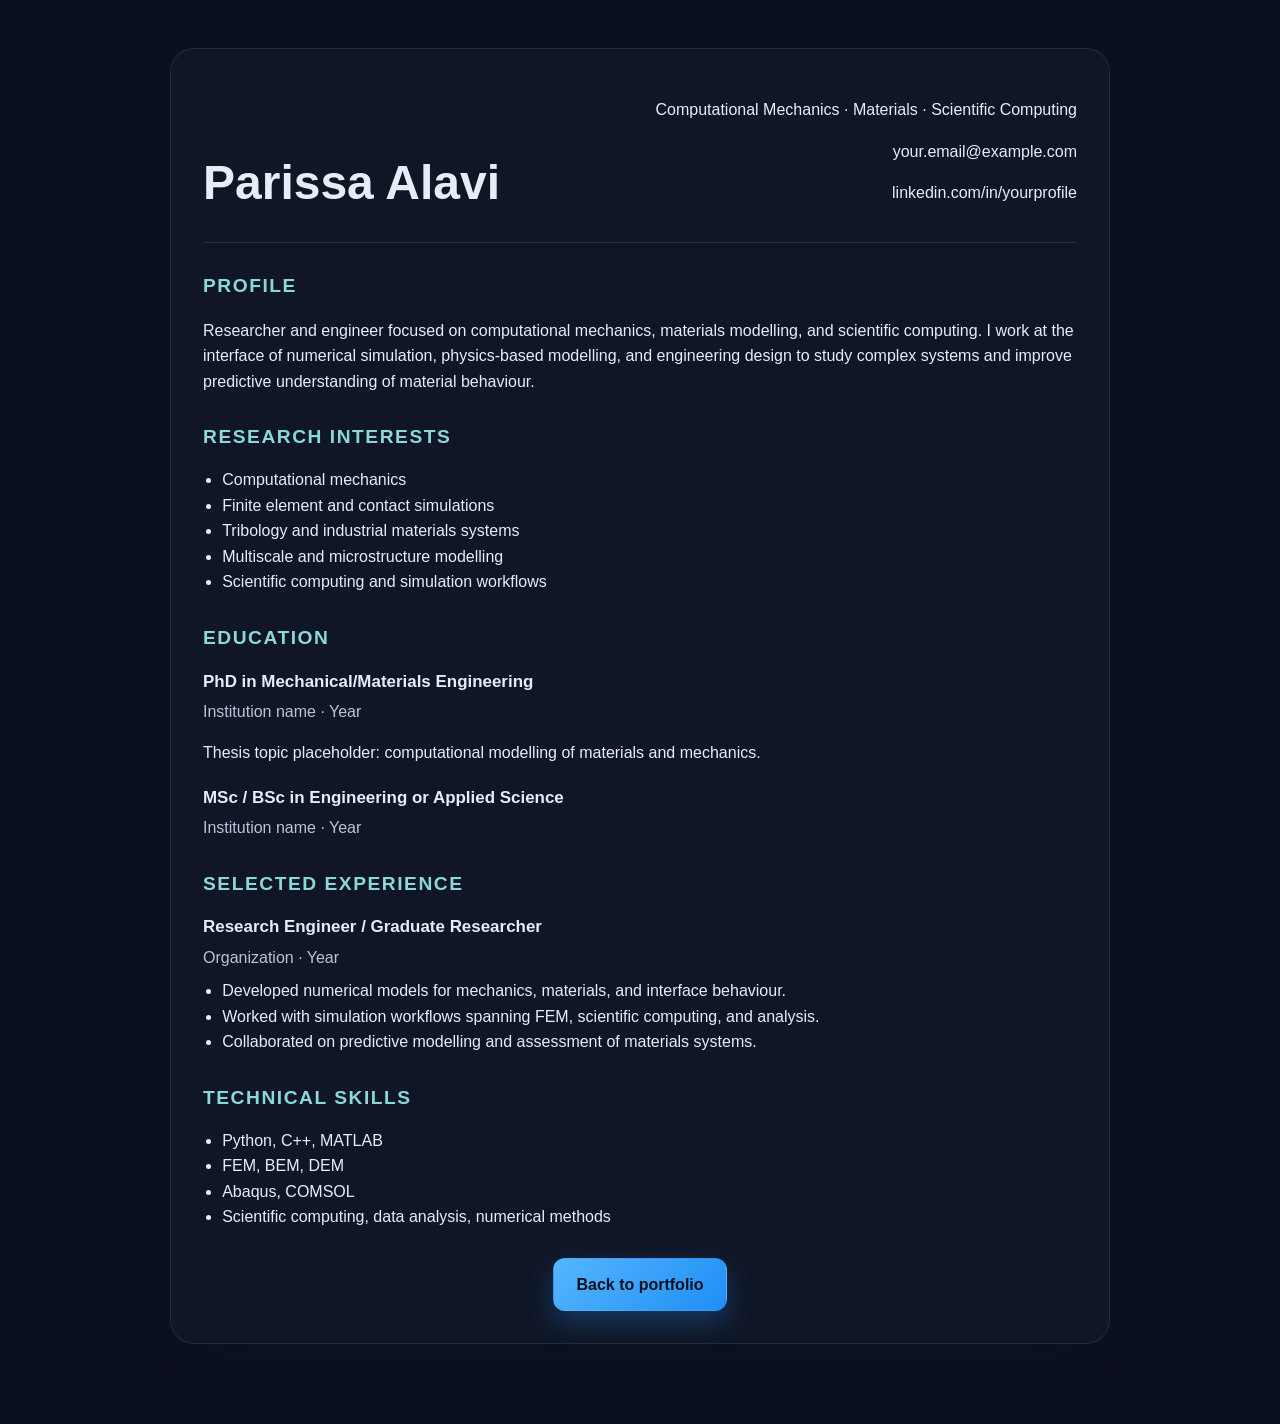
==== cv.html @ f851d35e "Create a polished GitHub Pages research portfolio with homepage, sections, skills, CV page, and resp" ====
<!DOCTYPE html>
<html lang="en">
  <head>
    <meta charset="UTF-8" />
    <meta name="viewport" content="width=device-width, initial-scale=1.0" />
    <title>Parissa Alavi | CV</title>
    <link rel="stylesheet" href="styles.css" />
    <style>
      body {
        background: #0b1020;
      }

      .cv-page {
        max-width: 980px;
        margin: 0 auto;
        padding: 48px 20px 80px;
      }

      .cv-document {
        background: rgba(17, 24, 39, 0.9);
        border: 1px solid rgba(148, 163, 184, 0.15);
        border-radius: 24px;
        padding: 32px;
        box-shadow: 0 25px 80px rgba(15, 23, 42, 0.3);
      }

      h1, h2, h3, p, li {
        color: var(--text, #e5edf7);
      }

      .cv-header {
        display: flex;
        justify-content: space-between;
        gap: 1rem;
        align-items: end;
        border-bottom: 1px solid rgba(148, 163, 184, 0.18);
        padding-bottom: 20px;
        margin-bottom: 28px;
      }

      .cv-header h1 {
        margin: 0;
        font-size: clamp(2rem, 4vw, 3rem);
      }

      .cv-meta {
        color: var(--muted, #b7c5d9);
        text-align: right;
      }

      .cv-section {
        margin-bottom: 28px;
      }

      .cv-section h2 {
        margin: 0 0 14px;
        font-size: 1.2rem;
        color: var(--accent, #8ad8d9);
        text-transform: uppercase;
        letter-spacing: 0.08em;
      }

      .cv-entry {
        margin-bottom: 18px;
      }

      .cv-entry h3 {
        margin: 0 0 4px;
        font-size: 1.06rem;
      }

      .cv-role {
        color: var(--muted, #b7c5d9);
        margin: 0 0 8px;
      }

      ul {
        margin: 0;
        padding-left: 1.2rem;
      }

      .download-bar {
        display: flex;
        justify-content: center;
        margin-top: 20px;
      }

      @media (max-width: 640px) {
        .cv-header {
          flex-direction: column;
          align-items: flex-start;
        }

        .cv-meta {
          text-align: left;
        }
      }
    </style>
  </head>
  <body>
    <div class="cv-page">
      <div class="cv-document">
        <header class="cv-header">
          <div>
            <h1>Parissa Alavi</h1>
          </div>
          <div class="cv-meta">
            <p>Computational Mechanics · Materials · Scientific Computing</p>
            <p>your.email@example.com</p>
            <p>linkedin.com/in/yourprofile</p>
          </div>
        </header>

        <section class="cv-section">
          <h2>Profile</h2>
          <p>
            Researcher and engineer focused on computational mechanics, materials modelling, and
            scientific computing. I work at the interface of numerical simulation, physics-based
            modelling, and engineering design to study complex systems and improve predictive
            understanding of material behaviour.
          </p>
        </section>

        <section class="cv-section">
          <h2>Research interests</h2>
          <ul>
            <li>Computational mechanics</li>
            <li>Finite element and contact simulations</li>
            <li>Tribology and industrial materials systems</li>
            <li>Multiscale and microstructure modelling</li>
            <li>Scientific computing and simulation workflows</li>
          </ul>
        </section>

        <section class="cv-section">
          <h2>Education</h2>
          <div class="cv-entry">
            <h3>PhD in Mechanical/Materials Engineering</h3>
            <p class="cv-role">Institution name · Year</p>
            <p>Thesis topic placeholder: computational modelling of materials and mechanics.</p>
          </div>
          <div class="cv-entry">
            <h3>MSc / BSc in Engineering or Applied Science</h3>
            <p class="cv-role">Institution name · Year</p>
          </div>
        </section>

        <section class="cv-section">
          <h2>Selected experience</h2>
          <div class="cv-entry">
            <h3>Research Engineer / Graduate Researcher</h3>
            <p class="cv-role">Organization · Year</p>
            <ul>
              <li>Developed numerical models for mechanics, materials, and interface behaviour.</li>
              <li>Worked with simulation workflows spanning FEM, scientific computing, and analysis.</li>
              <li>Collaborated on predictive modelling and assessment of materials systems.</li>
            </ul>
          </div>
        </section>

        <section class="cv-section">
          <h2>Technical skills</h2>
          <ul>
            <li>Python, C++, MATLAB</li>
            <li>FEM, BEM, DEM</li>
            <li>Abaqus, COMSOL</li>
            <li>Scientific computing, data analysis, numerical methods</li>
          </ul>
        </section>

        <div class="download-bar">
          <a class="button primary" href="index.html">Back to portfolio</a>
        </div>
      </div>
    </div>
  </body>
</html>
---- styles.css ----
:root {
  --bg: #0b1020;
  --bg-soft: #121a2b;
  --panel: #0f172a;
  --panel-strong: #111827;
  --card: rgba(17, 24, 39, 0.9);
  --card-border: rgba(148, 163, 184, 0.18);
  --text: #e5edf7;
  --muted: #b7c5d9;
  --subtle: #94a3b8;
  --primary: #56b6ff;
  --primary-strong: #1f8ef5;
  --accent: #8ad8d9;
  --accent-soft: rgba(138, 216, 217, 0.12);
  --shadow: 0 25px 80px rgba(15, 23, 42, 0.4);
  --radius: 20px;
  --container: min(1180px, calc(100% - 32px));
}

* {
  box-sizing: border-box;
}

html {
  scroll-behavior: smooth;
}

body {
  margin: 0;
  font-family: "Inter", sans-serif;
  background:
    radial-gradient(circle at top, rgba(86, 182, 255, 0.18), transparent 30%),
    linear-gradient(180deg, #08111d 0%, #0d1728 100%);
  color: var(--text);
  line-height: 1.6;
}

a {
  color: inherit;
  text-decoration: none;
}

img {
  max-width: 100%;
  display: block;
}

.container {
  width: var(--container);
  margin: 0 auto;
}

.narrow {
  max-width: 980px;
}

.section {
  padding: 96px 0;
}

.section.alt {
  background: rgba(10, 16, 28, 0.65);
  border-top: 1px solid rgba(148, 163, 184, 0.12);
  border-bottom: 1px solid rgba(148, 163, 184, 0.12);
}

.site-header {
  position: sticky;
  top: 0;
  z-index: 1000;
  backdrop-filter: blur(12px);
  background: rgba(8, 17, 29, 0.8);
  border-bottom: 1px solid rgba(148, 163, 184, 0.08);
}

.nav-wrap {
  display: flex;
  align-items: center;
  justify-content: space-between;
  min-height: 76px;
}

.brand {
  font-size: 1.1rem;
  font-weight: 700;
  letter-spacing: 0.02em;
}

.site-nav {
  display: flex;
  align-items: center;
  gap: 1.3rem;
}

.site-nav a {
  color: var(--muted);
  font-size: 0.96rem;
  transition: color 0.2s ease;
}

.site-nav a:hover,
.site-nav a:focus-visible {
  color: var(--text);
}

.nav-toggle {
  display: none;
  flex-direction: column;
  gap: 5px;
  background: transparent;
  border: none;
  padding: 0;
  cursor: pointer;
}

.nav-toggle span {
  display: block;
  width: 26px;
  height: 2px;
  background: var(--text);
  border-radius: 2px;
}

.hero {
  padding: 92px 0 80px;
}

.hero-grid {
  display: grid;
  grid-template-columns: 1.45fr 0.9fr;
  gap: 2rem;
  align-items: center;
}

.eyebrow {
  margin: 0 0 1rem;
  color: var(--accent);
  text-transform: uppercase;
  letter-spacing: 0.14em;
  font-size: 0.76rem;
  font-weight: 700;
}

.hero-copy h1 {
  font-size: clamp(2.8rem, 5vw, 5rem);
  line-height: 1.05;
  margin: 0 0 0.8rem;
}

.hero-copy h2 {
  margin: 0 0 1.2rem;
  font-size: clamp(1.2rem, 2vw, 2rem);
  font-weight: 600;
  color: var(--muted);
}

.lead {
  max-width: 62ch;
  font-size: 1.08rem;
  color: var(--muted);
  margin-bottom: 1.8rem;
}

.cta-group,
.cv-actions {
  display: flex;
  flex-wrap: wrap;
  gap: 1rem;
  margin-bottom: 1.6rem;
}

.button {
  display: inline-flex;
  align-items: center;
  justify-content: center;
  min-height: 48px;
  padding: 0.8rem 1.4rem;
  border-radius: 12px;
  border: 1px solid transparent;
  font-weight: 600;
  transition: transform 0.2s ease, box-shadow 0.2s ease, border-color 0.2s ease;
}

.button:hover,
.button:focus-visible {
  transform: translateY(-1px);
}

.button.primary {
  background: linear-gradient(135deg, var(--primary), var(--primary-strong));
  color: #08111d;
  box-shadow: 0 12px 28px rgba(31, 142, 245, 0.28);
}

.button.secondary {
  background: transparent;
  border-color: rgba(148, 163, 184, 0.2);
  color: var(--text);
}

.mini-meta {
  list-style: none;
  display: flex;
  flex-wrap: wrap;
  gap: 0.75rem;
  padding: 0;
  margin: 0;
}

.mini-meta li {
  padding: 0.55rem 0.8rem;
  border-radius: 999px;
  background: rgba(86, 182, 255, 0.08);
  border: 1px solid rgba(86, 182, 255, 0.2);
  color: var(--muted);
  font-size: 0.82rem;
}

.hero-card {
  background: linear-gradient(180deg, rgba(17, 24, 39, 0.9), rgba(15, 23, 42, 0.96));
  border: 1px solid var(--card-border);
  border-radius: var(--radius);
  box-shadow: var(--shadow);
  padding: 1.2rem;
}

.profile-badge {
  display: inline-flex;
  padding: 0.42rem 0.7rem;
  border-radius: 999px;
  background: rgba(138, 216, 217, 0.12);
  border: 1px solid rgba(138, 216, 217, 0.18);
  color: var(--accent);
  font-size: 0.72rem;
  text-transform: uppercase;
  letter-spacing: 0.08em;
  font-weight: 700;
}

.portrait-placeholder {
  display: grid;
  place-items: center;
  width: 100%;
  height: 290px;
  margin-top: 1rem;
  border-radius: 16px;
  background:
    linear-gradient(135deg, rgba(86, 182, 255, 0.25), rgba(138, 216, 217, 0.12)),
    #0b1322;
  border: 1px solid rgba(148, 163, 184, 0.14);
  font-size: clamp(3.3rem, 7vw, 5rem);
  font-weight: 800;
  color: rgba(255, 255, 255, 0.85);
}

.card-content {
  margin-top: 1rem;
}

.card-content h3,
.skill-panel h3,
.section-heading h2,
.publication-item h3,
.project-body h3 {
  margin: 0 0 0.7rem;
}

.card-content p,
.project-body p,
.publication-item p,
.about-grid p,
.skill-panel li,
.info-panel li {
  color: var(--muted);
}

.section-heading {
  margin-bottom: 2rem;
}

.section-heading h2 {
  font-size: clamp(2rem, 3vw, 2.9rem);
  line-height: 1.15;
}

.about-grid {
  display: grid;
  grid-template-columns: 1.3fr 0.7fr;
  gap: 1.6rem;
  align-items: start;
}

.info-panel,
.skill-panel,
.project-card,
.publication-item {
  background: rgba(17, 24, 39, 0.8);
  border: 1px solid var(--card-border);
  border-radius: var(--radius);
  box-shadow: var(--shadow);
}

.info-panel {
  padding: 1.4rem 1.2rem;
}

.info-panel h3 {
  margin-top: 0;
}

.info-panel ul,
.skill-panel ul,
.project-body ul {
  margin: 0;
  padding-left: 1.1rem;
}

.project-grid {
  display: grid;
  grid-template-columns: repeat(2, minmax(0, 1fr));
  gap: 1.5rem;
}

.project-card {
  overflow: hidden;
}

.project-figure {
  height: 220px;
  border-bottom: 1px solid rgba(148, 163, 184, 0.12);
}

.fig-one {
  background:
    linear-gradient(135deg, rgba(86, 182, 255, 0.38), rgba(17, 24, 39, 0.8)),
    linear-gradient(120deg, rgba(255,255,255,0.12) 0 15%, transparent 15% 100%);
}

.fig-two {
  background:
    linear-gradient(135deg, rgba(138, 216, 217, 0.26), rgba(17, 24, 39, 0.8)),
    repeating-linear-gradient(90deg, rgba(255,255,255,0.06) 0 3%, transparent 3% 11%);
}

.fig-three {
  background:
    linear-gradient(135deg, rgba(82, 113, 255, 0.25), rgba(17, 24, 39, 0.8)),
    radial-gradient(circle at 30% 35%, rgba(255,255,255,0.18), transparent 18%);
}

.fig-four {
  background:
    linear-gradient(135deg, rgba(74, 222, 128, 0.22), rgba(17, 24, 39, 0.8)),
    radial-gradient(circle at 50% 50%, rgba(255,255,255,0.12), transparent 16%);
}

.fig-five {
  background:
    linear-gradient(135deg, rgba(244, 114, 182, 0.2), rgba(17, 24, 39, 0.8)),
    linear-gradient(90deg, rgba(255,255,255,0.08), transparent 40%);
}

.project-body {
  padding: 1.3rem 1.25rem 1.5rem;
}

.project-tag {
  display: inline-block;
  margin-bottom: 0.85rem;
  color: var(--accent);
  font-size: 0.72rem;
  font-weight: 700;
  letter-spacing: 0.08em;
  text-transform: uppercase;
}

.publication-list {
  display: grid;
  gap: 1rem;
}

.publication-item {
  display: grid;
  grid-template-columns: 90px 1fr auto;
  gap: 1rem;
  align-items: center;
  padding: 1.2rem 1.3rem;
}

.year {
  color: var(--accent);
  font-size: 1.05rem;
  font-weight: 700;
}

.publication-item a {
  color: var(--primary);
  font-weight: 600;
}

.skills-grid {
  display: grid;
  grid-template-columns: repeat(4, minmax(0, 1fr));
  gap: 1.2rem;
}

.skill-panel {
  padding: 1.3rem 1.2rem;
}

.skill-panel ul {
  display: grid;
  gap: 0.5rem;
}

.center {
  text-align: center;
}

.contact-block {
  padding-bottom: 96px;
}

.contact-links {
  display: flex;
  justify-content: center;
  flex-wrap: wrap;
  gap: 1rem;
}

.contact-links a {
  display: inline-flex;
  align-items: center;
  justify-content: center;
  min-height: 54px;
  padding: 0.8rem 1.2rem;
  border-radius: 12px;
  background: rgba(17, 24, 39, 0.8);
  border: 1px solid var(--card-border);
  color: var(--text);
}

.site-footer {
  padding: 24px 0 48px;
  border-top: 1px solid rgba(148, 163, 184, 0.1);
}

.footer-wrap {
  display: flex;
  justify-content: center;
  color: var(--subtle);
}

@media (max-width: 900px) {
  .hero-grid,
  .about-grid,
  .project-grid,
  .skills-grid {
    grid-template-columns: 1fr;
  }

  .site-nav {
    position: absolute;
    top: 76px;
    left: 16px;
    right: 16px;
    display: none;
    flex-direction: column;
    align-items: flex-start;
    padding: 1rem 1.1rem;
    border-radius: 12px;
    background: rgba(11, 16, 32, 0.96);
    border: 1px solid var(--card-border);
  }

  .site-nav.open {
    display: flex;
  }

  .nav-toggle {
    display: flex;
  }
}

@media (max-width: 640px) {
  .publication-item {
    grid-template-columns: 1fr;
    align-items: start;
  }

  .hero {
    padding-top: 72px;
  }

  .section {
    padding: 72px 0;
  }
}
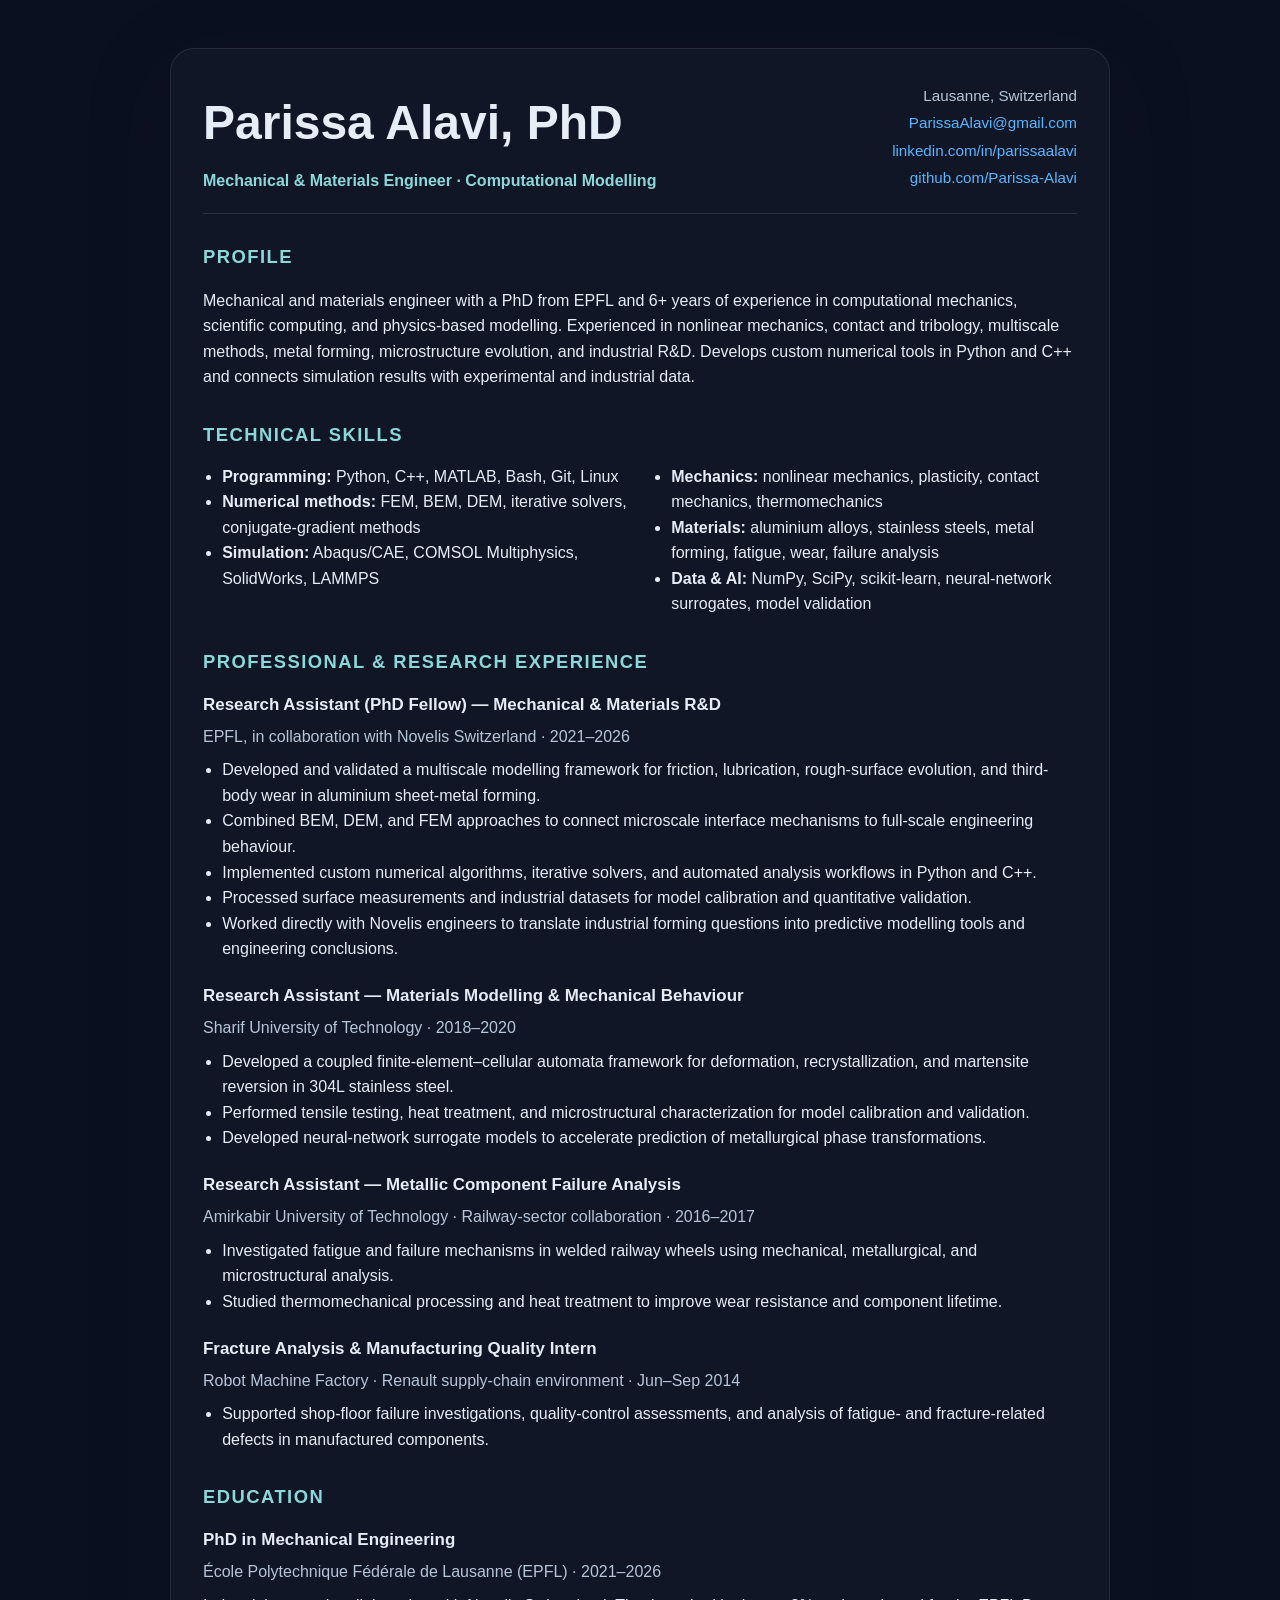
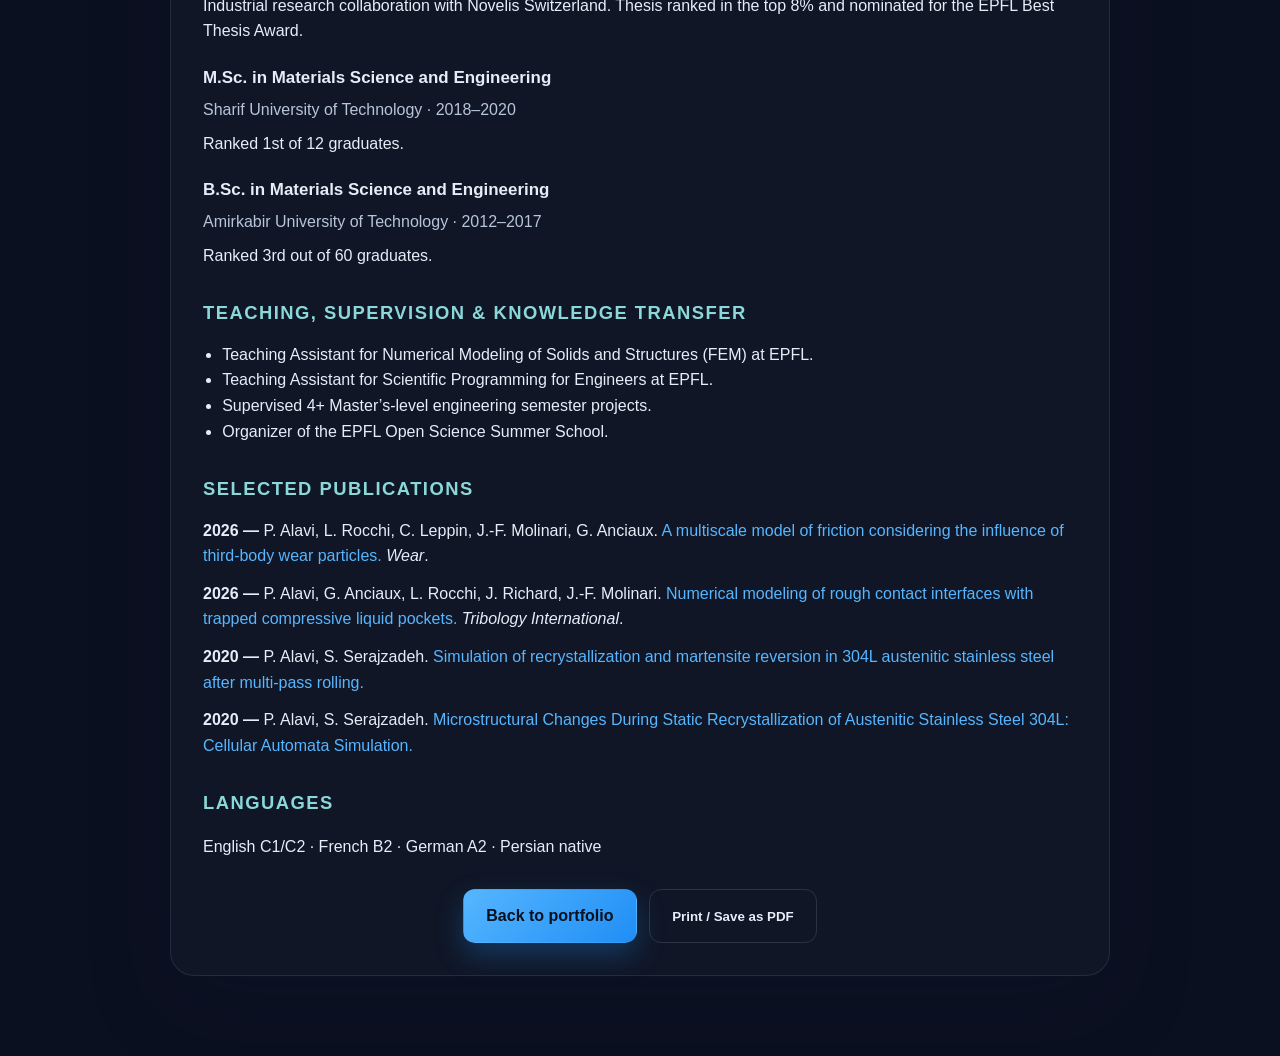
==== commit 56b4ea95: "update the content 1st try" ====
--- a/cv.html
+++ b/cv.html
@@ -3,7 +3,7 @@
   <head>
     <meta charset="UTF-8" />
     <meta name="viewport" content="width=device-width, initial-scale=1.0" />
-    <title>Parissa Alavi | CV</title>
+    <title>Parissa Alavi, PhD | CV</title>
     <link rel="stylesheet" href="styles.css" />
     <style>
       body {
@@ -31,7 +31,7 @@
       .cv-header {
         display: flex;
         justify-content: space-between;
-        gap: 1rem;
+        gap: 1.5rem;
         align-items: end;
         border-bottom: 1px solid rgba(148, 163, 184, 0.18);
         padding-bottom: 20px;
@@ -43,25 +43,41 @@
         font-size: clamp(2rem, 4vw, 3rem);
       }
 
+      .cv-header .subtitle {
+        margin: 6px 0 0;
+        color: var(--accent, #8ad8d9);
+        font-weight: 600;
+      }
+
       .cv-meta {
         color: var(--muted, #b7c5d9);
         text-align: right;
+        font-size: 0.95rem;
+      }
+
+      .cv-meta p {
+        margin: 3px 0;
+        color: var(--muted, #b7c5d9);
+      }
+
+      .cv-meta a {
+        color: var(--primary, #56b6ff);
       }
 
       .cv-section {
-        margin-bottom: 28px;
+        margin-bottom: 30px;
       }
 
       .cv-section h2 {
         margin: 0 0 14px;
-        font-size: 1.2rem;
+        font-size: 1.15rem;
         color: var(--accent, #8ad8d9);
         text-transform: uppercase;
         letter-spacing: 0.08em;
       }
 
       .cv-entry {
-        margin-bottom: 18px;
+        margin-bottom: 20px;
       }
 
       .cv-entry h3 {
@@ -74,18 +90,38 @@
         margin: 0 0 8px;
       }
 
+      .cv-entry p {
+        margin-top: 6px;
+      }
+
+      .cv-two-col {
+        display: grid;
+        grid-template-columns: 1fr 1fr;
+        gap: 24px;
+      }
+
       ul {
         margin: 0;
         padding-left: 1.2rem;
       }
 
+      .publication-cv {
+        margin: 0 0 12px;
+      }
+
+      .publication-cv a {
+        color: var(--primary, #56b6ff);
+      }
+
       .download-bar {
         display: flex;
         justify-content: center;
-        margin-top: 20px;
-      }
-
-      @media (max-width: 640px) {
+        flex-wrap: wrap;
+        gap: 12px;
+        margin-top: 26px;
+      }
+
+      @media (max-width: 700px) {
         .cv-header {
           flex-direction: column;
           align-items: flex-start;
@@ -93,6 +129,51 @@
 
         .cv-meta {
           text-align: left;
+        }
+
+        .cv-two-col {
+          grid-template-columns: 1fr;
+        }
+      }
+
+      @media print {
+        body {
+          background: white;
+        }
+
+        .cv-page {
+          max-width: none;
+          padding: 0;
+        }
+
+        .cv-document {
+          background: white;
+          border: 0;
+          box-shadow: none;
+          color: #111827;
+          border-radius: 0;
+          padding: 0;
+        }
+
+        h1, h2, h3, p, li,
+        .cv-meta p,
+        .cv-role {
+          color: #111827 !important;
+        }
+
+        .cv-section h2,
+        .cv-header .subtitle,
+        .cv-meta a,
+        .publication-cv a {
+          color: #1f5f83 !important;
+        }
+
+        .download-bar {
+          display: none;
+        }
+
+        a {
+          text-decoration: none;
         }
       }
     </style>
@@ -102,76 +183,139 @@
       <div class="cv-document">
         <header class="cv-header">
           <div>
-            <h1>Parissa Alavi</h1>
+            <h1>Parissa Alavi, PhD</h1>
+            <p class="subtitle">Mechanical & Materials Engineer · Computational Modelling</p>
           </div>
           <div class="cv-meta">
-            <p>Computational Mechanics · Materials · Scientific Computing</p>
-            <p>your.email@example.com</p>
-            <p>linkedin.com/in/yourprofile</p>
+            <p>Lausanne, Switzerland</p>
+            <p><a href="mailto:ParissaAlavi@gmail.com">ParissaAlavi@gmail.com</a></p>
+            <p><a href="https://www.linkedin.com/in/parissaalavi/">linkedin.com/in/parissaalavi</a></p>
+            <p><a href="https://github.com/Parissa-Alavi">github.com/Parissa-Alavi</a></p>
           </div>
         </header>
 
         <section class="cv-section">
           <h2>Profile</h2>
           <p>
-            Researcher and engineer focused on computational mechanics, materials modelling, and
-            scientific computing. I work at the interface of numerical simulation, physics-based
-            modelling, and engineering design to study complex systems and improve predictive
-            understanding of material behaviour.
+            Mechanical and materials engineer with a PhD from EPFL and 6+ years of experience in
+            computational mechanics, scientific computing, and physics-based modelling. Experienced in
+            nonlinear mechanics, contact and tribology, multiscale methods, metal forming, microstructure
+            evolution, and industrial R&D. Develops custom numerical tools in Python and C++ and connects
+            simulation results with experimental and industrial data.
           </p>
         </section>
 
         <section class="cv-section">
-          <h2>Research interests</h2>
+          <h2>Technical skills</h2>
+          <div class="cv-two-col">
+            <ul>
+              <li><strong>Programming:</strong> Python, C++, MATLAB, Bash, Git, Linux</li>
+              <li><strong>Numerical methods:</strong> FEM, BEM, DEM, iterative solvers, conjugate-gradient methods</li>
+              <li><strong>Simulation:</strong> Abaqus/CAE, COMSOL Multiphysics, SolidWorks, LAMMPS</li>
+            </ul>
+            <ul>
+              <li><strong>Mechanics:</strong> nonlinear mechanics, plasticity, contact mechanics, thermomechanics</li>
+              <li><strong>Materials:</strong> aluminium alloys, stainless steels, metal forming, fatigue, wear, failure analysis</li>
+              <li><strong>Data & AI:</strong> NumPy, SciPy, scikit-learn, neural-network surrogates, model validation</li>
+            </ul>
+          </div>
+        </section>
+
+        <section class="cv-section">
+          <h2>Professional & research experience</h2>
+
+          <div class="cv-entry">
+            <h3>Research Assistant (PhD Fellow) — Mechanical & Materials R&D</h3>
+            <p class="cv-role">EPFL, in collaboration with Novelis Switzerland · 2021–2026</p>
+            <ul>
+              <li>Developed and validated a multiscale modelling framework for friction, lubrication, rough-surface evolution, and third-body wear in aluminium sheet-metal forming.</li>
+              <li>Combined BEM, DEM, and FEM approaches to connect microscale interface mechanisms to full-scale engineering behaviour.</li>
+              <li>Implemented custom numerical algorithms, iterative solvers, and automated analysis workflows in Python and C++.</li>
+              <li>Processed surface measurements and industrial datasets for model calibration and quantitative validation.</li>
+              <li>Worked directly with Novelis engineers to translate industrial forming questions into predictive modelling tools and engineering conclusions.</li>
+            </ul>
+          </div>
+
+          <div class="cv-entry">
+            <h3>Research Assistant — Materials Modelling & Mechanical Behaviour</h3>
+            <p class="cv-role">Sharif University of Technology · 2018–2020</p>
+            <ul>
+              <li>Developed a coupled finite-element–cellular automata framework for deformation, recrystallization, and martensite reversion in 304L stainless steel.</li>
+              <li>Performed tensile testing, heat treatment, and microstructural characterization for model calibration and validation.</li>
+              <li>Developed neural-network surrogate models to accelerate prediction of metallurgical phase transformations.</li>
+            </ul>
+          </div>
+
+          <div class="cv-entry">
+            <h3>Research Assistant — Metallic Component Failure Analysis</h3>
+            <p class="cv-role">Amirkabir University of Technology · Railway-sector collaboration · 2016–2017</p>
+            <ul>
+              <li>Investigated fatigue and failure mechanisms in welded railway wheels using mechanical, metallurgical, and microstructural analysis.</li>
+              <li>Studied thermomechanical processing and heat treatment to improve wear resistance and component lifetime.</li>
+            </ul>
+          </div>
+
+          <div class="cv-entry">
+            <h3>Fracture Analysis & Manufacturing Quality Intern</h3>
+            <p class="cv-role">Robot Machine Factory · Renault supply-chain environment · Jun–Sep 2014</p>
+            <ul>
+              <li>Supported shop-floor failure investigations, quality-control assessments, and analysis of fatigue- and fracture-related defects in manufactured components.</li>
+            </ul>
+          </div>
+        </section>
+
+        <section class="cv-section">
+          <h2>Education</h2>
+          <div class="cv-entry">
+            <h3>PhD in Mechanical Engineering</h3>
+            <p class="cv-role">École Polytechnique Fédérale de Lausanne (EPFL) · 2021–2026</p>
+            <p>Industrial research collaboration with Novelis Switzerland. Thesis ranked in the top 8% and nominated for the EPFL Best Thesis Award.</p>
+          </div>
+          <div class="cv-entry">
+            <h3>M.Sc. in Materials Science and Engineering</h3>
+            <p class="cv-role">Sharif University of Technology · 2018–2020</p>
+            <p>Ranked 1st of 12 graduates.</p>
+          </div>
+          <div class="cv-entry">
+            <h3>B.Sc. in Materials Science and Engineering</h3>
+            <p class="cv-role">Amirkabir University of Technology · 2012–2017</p>
+            <p>Ranked 3rd out of 60 graduates.</p>
+          </div>
+        </section>
+
+        <section class="cv-section">
+          <h2>Teaching, supervision & knowledge transfer</h2>
           <ul>
-            <li>Computational mechanics</li>
-            <li>Finite element and contact simulations</li>
-            <li>Tribology and industrial materials systems</li>
-            <li>Multiscale and microstructure modelling</li>
-            <li>Scientific computing and simulation workflows</li>
+            <li>Teaching Assistant for Numerical Modeling of Solids and Structures (FEM) at EPFL.</li>
+            <li>Teaching Assistant for Scientific Programming for Engineers at EPFL.</li>
+            <li>Supervised 4+ Master’s-level engineering semester projects.</li>
+            <li>Organizer of the EPFL Open Science Summer School.</li>
           </ul>
         </section>
 
         <section class="cv-section">
-          <h2>Education</h2>
-          <div class="cv-entry">
-            <h3>PhD in Mechanical/Materials Engineering</h3>
-            <p class="cv-role">Institution name · Year</p>
-            <p>Thesis topic placeholder: computational modelling of materials and mechanics.</p>
-          </div>
-          <div class="cv-entry">
-            <h3>MSc / BSc in Engineering or Applied Science</h3>
-            <p class="cv-role">Institution name · Year</p>
-          </div>
-        </section>
-
-        <section class="cv-section">
-          <h2>Selected experience</h2>
-          <div class="cv-entry">
-            <h3>Research Engineer / Graduate Researcher</h3>
-            <p class="cv-role">Organization · Year</p>
-            <ul>
-              <li>Developed numerical models for mechanics, materials, and interface behaviour.</li>
-              <li>Worked with simulation workflows spanning FEM, scientific computing, and analysis.</li>
-              <li>Collaborated on predictive modelling and assessment of materials systems.</li>
-            </ul>
-          </div>
-        </section>
-
-        <section class="cv-section">
-          <h2>Technical skills</h2>
-          <ul>
-            <li>Python, C++, MATLAB</li>
-            <li>FEM, BEM, DEM</li>
-            <li>Abaqus, COMSOL</li>
-            <li>Scientific computing, data analysis, numerical methods</li>
-          </ul>
+          <h2>Selected publications</h2>
+          <p class="publication-cv"><strong>2026 —</strong> P. Alavi, L. Rocchi, C. Leppin, J.-F. Molinari, G. Anciaux. <a href="https://doi.org/10.1016/j.wear.2026.206719">A multiscale model of friction considering the influence of third-body wear particles.</a> <em>Wear</em>.</p>
+          <p class="publication-cv"><strong>2026 —</strong> P. Alavi, G. Anciaux, L. Rocchi, J. Richard, J.-F. Molinari. <a href="https://doi.org/10.1016/j.triboint.2025.111142">Numerical modeling of rough contact interfaces with trapped compressive liquid pockets.</a> <em>Tribology International</em>.</p>
+          <p class="publication-cv"><strong>2020 —</strong> P. Alavi, S. Serajzadeh. <a href="https://doi.org/10.1007/s41939-020-00072-4">Simulation of recrystallization and martensite reversion in 304L austenitic stainless steel after multi-pass rolling.</a></p>
+          <p class="publication-cv"><strong>2020 —</strong> P. Alavi, S. Serajzadeh. <a href="https://doi.org/10.1007/s13632-020-00623-8">Microstructural Changes During Static Recrystallization of Austenitic Stainless Steel 304L: Cellular Automata Simulation.</a></p>
+        </section>
+
+        <section class="cv-section">
+          <h2>Languages</h2>
+          <p>English C1/C2 · French B2 · German A2 · Persian native</p>
         </section>
 
         <div class="download-bar">
           <a class="button primary" href="index.html">Back to portfolio</a>
+          <button class="button secondary" type="button" onclick="window.print()">Print / Save as PDF</button>
         </div>
       </div>
     </div>
+    <script>
+      if (window.location.hash === '#print') {
+        window.addEventListener('load', () => setTimeout(() => window.print(), 300));
+      }
+    </script>
   </body>
 </html>
--- a/styles.css
+++ b/styles.css
@@ -496,3 +496,22 @@
     padding: 72px 0;
   }
 }
+
+/* Portfolio content refinements */
+.project-link {
+  display: inline-flex;
+  margin-top: 1rem;
+  color: var(--primary);
+  font-weight: 600;
+}
+
+.project-link:hover,
+.project-link:focus-visible {
+  color: var(--accent);
+}
+
+.centered-lead {
+  margin-left: auto;
+  margin-right: auto;
+  text-align: center;
+}
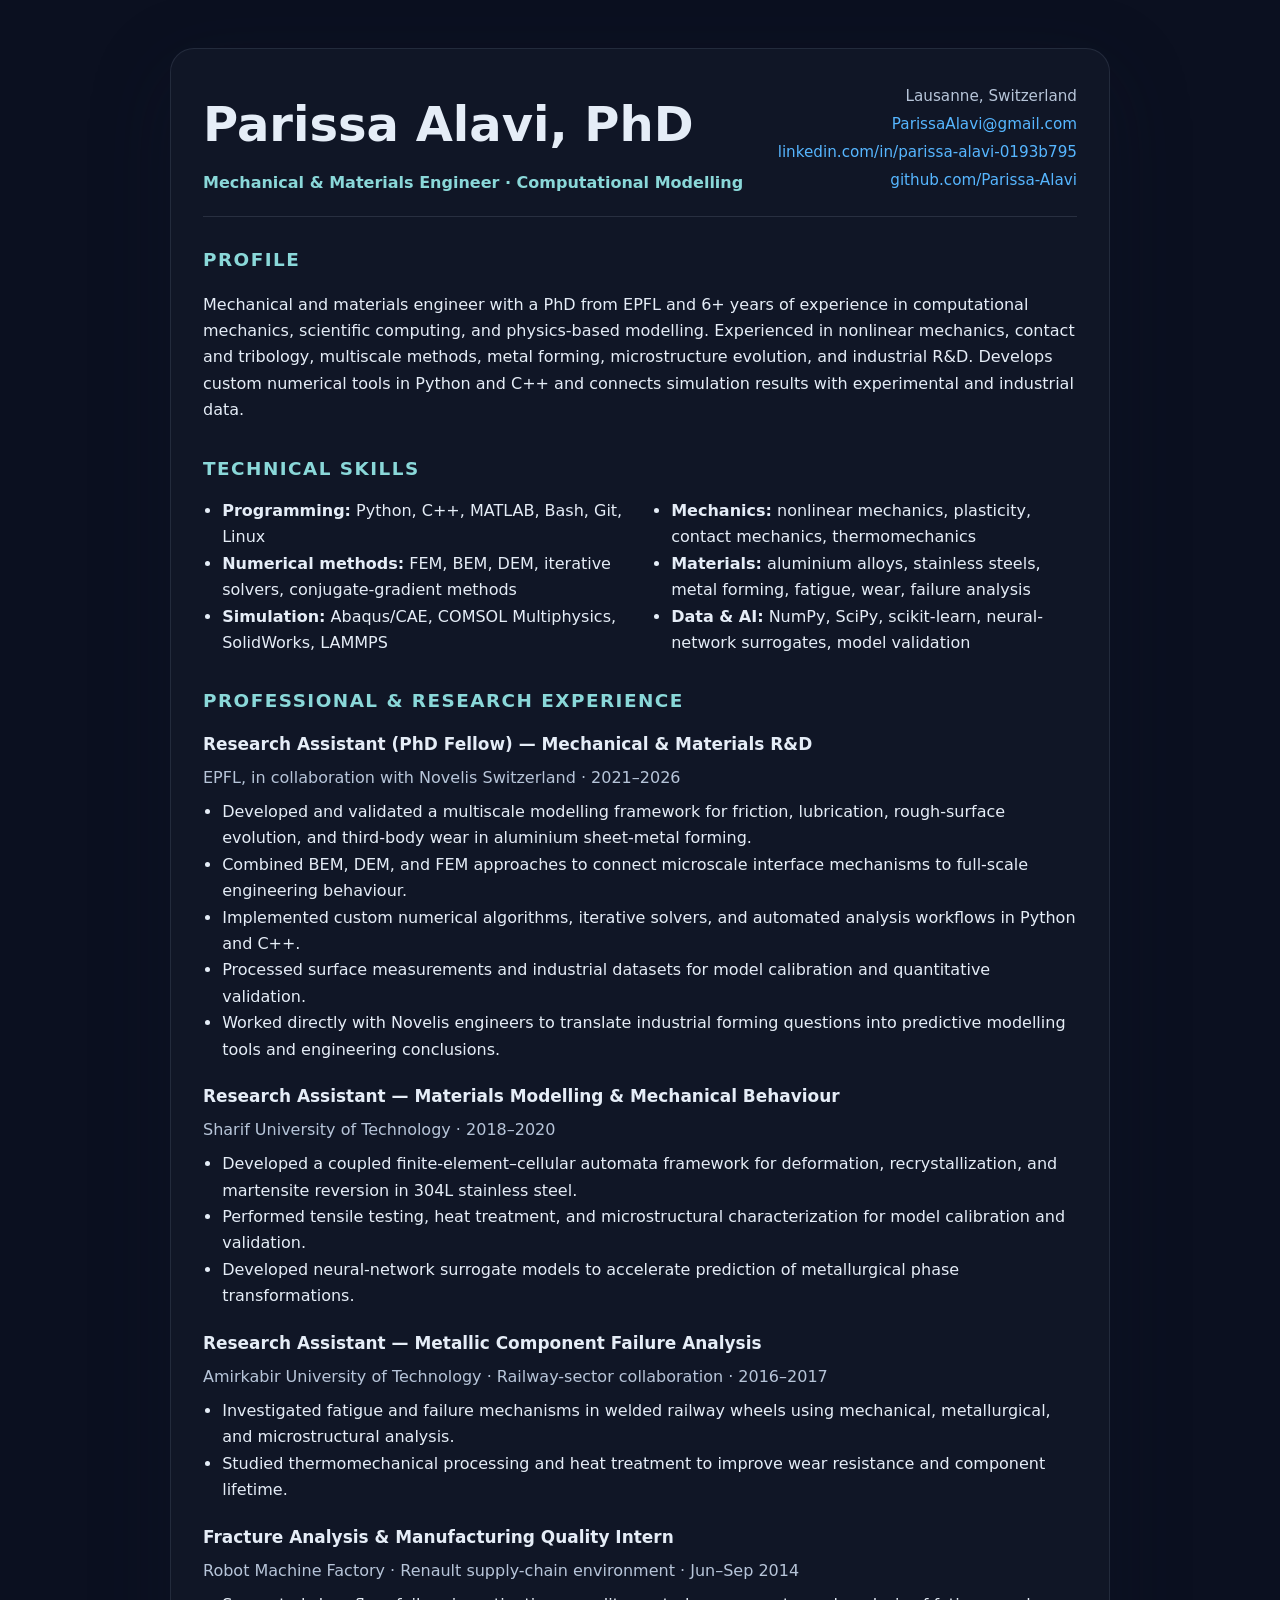
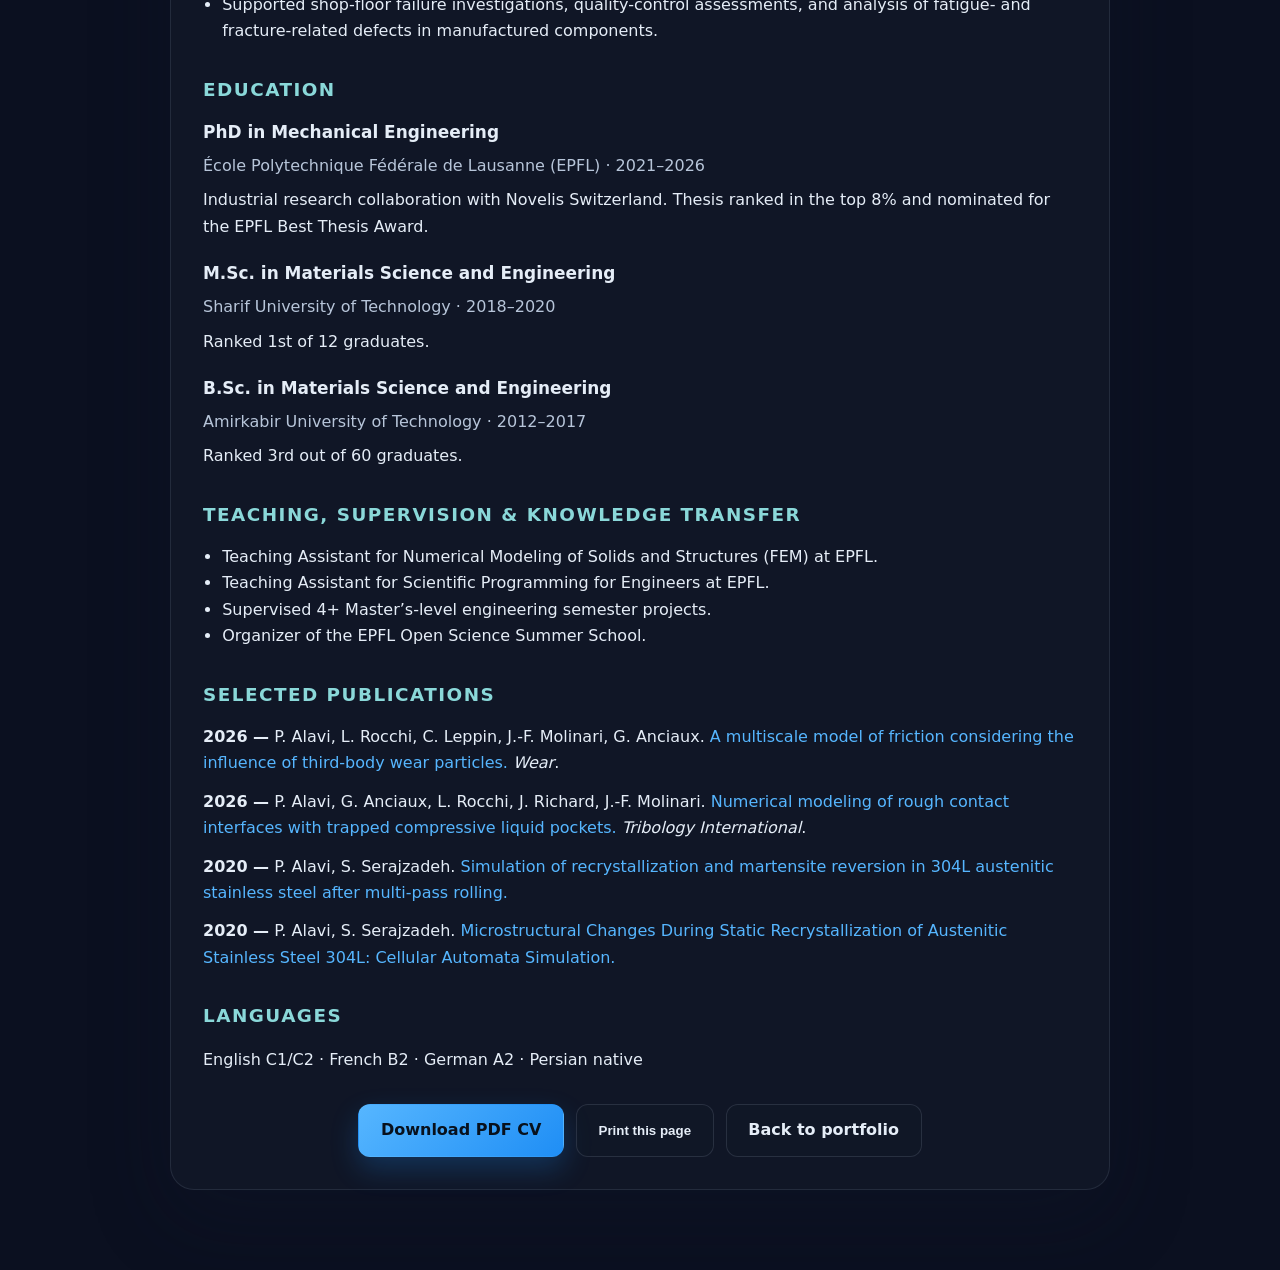
==== commit c5ffd2fb: "Fixed the CSS issue and removed the accumulated duplicate/obsolete" ====
--- a/cv.html
+++ b/cv.html
@@ -4,6 +4,7 @@
     <meta charset="UTF-8" />
     <meta name="viewport" content="width=device-width, initial-scale=1.0" />
     <title>Parissa Alavi, PhD | CV</title>
+    <link rel="icon" href="assets/favicon.svg" type="image/svg+xml" />
     <link rel="stylesheet" href="styles.css" />
     <style>
       body {
@@ -189,7 +190,7 @@
           <div class="cv-meta">
             <p>Lausanne, Switzerland</p>
             <p><a href="mailto:ParissaAlavi@gmail.com">ParissaAlavi@gmail.com</a></p>
-            <p><a href="https://www.linkedin.com/in/parissaalavi/">linkedin.com/in/parissaalavi</a></p>
+            <p><a href="https://www.linkedin.com/in/parissa-alavi-0193b795/">linkedin.com/in/parissa-alavi-0193b795</a></p>
             <p><a href="https://github.com/Parissa-Alavi">github.com/Parissa-Alavi</a></p>
           </div>
         </header>
@@ -307,8 +308,9 @@
         </section>
 
         <div class="download-bar">
-          <a class="button primary" href="index.html">Back to portfolio</a>
-          <button class="button secondary" type="button" onclick="window.print()">Print / Save as PDF</button>
+          <a class="button primary" href="assets/Parissa_Alavi_CV.pdf" download>Download PDF CV</a>
+          <button class="button secondary" type="button" onclick="window.print()">Print this page</button>
+          <a class="button secondary" href="index.html">Back to portfolio</a>
         </div>
       </div>
     </div>
--- a/styles.css
+++ b/styles.css
@@ -1,9 +1,9 @@
 :root {
-  --bg: #0b1020;
-  --bg-soft: #121a2b;
+  --bg: #08111d;
+  --bg-soft: #0d1728;
   --panel: #0f172a;
-  --panel-strong: #111827;
-  --card: rgba(17, 24, 39, 0.9);
+  --panel-2: #111c30;
+  --card: rgba(17, 24, 39, 0.88);
   --card-border: rgba(148, 163, 184, 0.18);
   --text: #e5edf7;
   --muted: #b7c5d9;
@@ -12,27 +12,36 @@
   --primary-strong: #1f8ef5;
   --accent: #8ad8d9;
   --accent-soft: rgba(138, 216, 217, 0.12);
-  --shadow: 0 25px 80px rgba(15, 23, 42, 0.4);
+  --shadow: 0 24px 72px rgba(2, 6, 23, 0.34);
   --radius: 20px;
   --container: min(1180px, calc(100% - 32px));
 }
 
-* {
+*,
+*::before,
+*::after {
   box-sizing: border-box;
 }
 
 html {
   scroll-behavior: smooth;
+  scroll-padding-top: 92px;
 }
 
 body {
   margin: 0;
-  font-family: "Inter", sans-serif;
+  font-family: "Inter", system-ui, -apple-system, BlinkMacSystemFont, "Segoe UI", sans-serif;
+  line-height: 1.65;
+  color: var(--text);
   background:
-    radial-gradient(circle at top, rgba(86, 182, 255, 0.18), transparent 30%),
-    linear-gradient(180deg, #08111d 0%, #0d1728 100%);
-  color: var(--text);
-  line-height: 1.6;
+    radial-gradient(circle at 50% 0%, rgba(86, 182, 255, 0.14), transparent 28rem),
+    linear-gradient(180deg, var(--bg) 0%, var(--bg-soft) 100%);
+  -webkit-font-smoothing: antialiased;
+  text-rendering: optimizeLegibility;
+}
+
+body.nav-open {
+  overflow: hidden;
 }
 
 a {
@@ -40,279 +49,391 @@
   text-decoration: none;
 }
 
-img {
+img,
+video {
   max-width: 100%;
-  display: block;
+}
+
+button,
+a {
+  -webkit-tap-highlight-color: transparent;
+}
+
+:focus-visible {
+  outline: 3px solid var(--accent);
+  outline-offset: 4px;
+  border-radius: 4px;
+}
+
+::selection {
+  color: #08111d;
+  background: var(--accent);
 }
 
 .container {
   width: var(--container);
-  margin: 0 auto;
+  margin-inline: auto;
 }
 
 .narrow {
   max-width: 980px;
 }
 
-.section {
-  padding: 96px 0;
-}
-
-.section.alt {
-  background: rgba(10, 16, 28, 0.65);
-  border-top: 1px solid rgba(148, 163, 184, 0.12);
-  border-bottom: 1px solid rgba(148, 163, 184, 0.12);
+.center {
+  text-align: center;
+}
+
+.skip-link {
+  position: fixed;
+  top: 12px;
+  left: 12px;
+  z-index: 9999;
+  padding: 10px 14px;
+  color: #08111d;
+  background: var(--accent);
+  border-radius: 10px;
+  font-weight: 700;
+  transform: translateY(-150%);
+  transition: transform 0.18s ease;
+}
+
+.skip-link:focus {
+  transform: translateY(0);
 }
 
 .site-header {
   position: sticky;
   top: 0;
   z-index: 1000;
-  backdrop-filter: blur(12px);
-  background: rgba(8, 17, 29, 0.8);
-  border-bottom: 1px solid rgba(148, 163, 184, 0.08);
+  border-bottom: 1px solid rgba(148, 163, 184, 0.09);
+  background: rgba(8, 17, 29, 0.84);
+  backdrop-filter: blur(14px);
 }
 
 .nav-wrap {
   display: flex;
+  min-height: 76px;
   align-items: center;
   justify-content: space-between;
-  min-height: 76px;
+  gap: 28px;
 }
 
 .brand {
-  font-size: 1.1rem;
-  font-weight: 700;
-  letter-spacing: 0.02em;
+  font-size: 1.08rem;
+  font-weight: 750;
+  letter-spacing: 0.01em;
 }
 
 .site-nav {
   display: flex;
   align-items: center;
-  gap: 1.3rem;
+  gap: 1.25rem;
 }
 
 .site-nav a {
   color: var(--muted);
-  font-size: 0.96rem;
+  font-size: 0.94rem;
+  font-weight: 600;
   transition: color 0.2s ease;
 }
 
-.site-nav a:hover,
-.site-nav a:focus-visible {
+.site-nav a:hover {
   color: var(--text);
 }
 
 .nav-toggle {
   display: none;
-  flex-direction: column;
-  gap: 5px;
+  width: 44px;
+  height: 44px;
+  padding: 10px;
+  border: 0;
   background: transparent;
-  border: none;
-  padding: 0;
   cursor: pointer;
 }
 
 .nav-toggle span {
   display: block;
-  width: 26px;
+  width: 24px;
   height: 2px;
+  margin: 5px auto;
   background: var(--text);
   border-radius: 2px;
+  transition: transform 0.2s ease, opacity 0.2s ease;
 }
 
 .hero {
-  padding: 92px 0 80px;
+  padding: 96px 0 88px;
 }
 
 .hero-grid {
   display: grid;
-  grid-template-columns: 1.45fr 0.9fr;
-  gap: 2rem;
+  grid-template-columns: minmax(0, 1.35fr) minmax(320px, 0.75fr);
+  gap: clamp(34px, 6vw, 72px);
   align-items: center;
 }
 
 .eyebrow {
   margin: 0 0 1rem;
   color: var(--accent);
+  font-size: 0.75rem;
+  font-weight: 750;
+  letter-spacing: 0.14em;
   text-transform: uppercase;
-  letter-spacing: 0.14em;
-  font-size: 0.76rem;
-  font-weight: 700;
 }
 
 .hero-copy h1 {
-  font-size: clamp(2.8rem, 5vw, 5rem);
-  line-height: 1.05;
-  margin: 0 0 0.8rem;
+  margin: 0 0 0.7rem;
+  font-size: clamp(3rem, 6vw, 5.4rem);
+  line-height: 0.98;
+  letter-spacing: -0.055em;
 }
 
 .hero-copy h2 {
-  margin: 0 0 1.2rem;
-  font-size: clamp(1.2rem, 2vw, 2rem);
+  margin: 0 0 1.3rem;
+  max-width: 780px;
+  color: var(--muted);
+  font-size: clamp(1.15rem, 2vw, 1.85rem);
+  line-height: 1.35;
   font-weight: 600;
-  color: var(--muted);
 }
 
 .lead {
-  max-width: 62ch;
+  max-width: 66ch;
+  margin-bottom: 1.9rem;
+  color: var(--muted);
   font-size: 1.08rem;
-  color: var(--muted);
-  margin-bottom: 1.8rem;
+}
+
+.centered-lead {
+  margin-inline: auto;
 }
 
 .cta-group,
 .cv-actions {
   display: flex;
   flex-wrap: wrap;
-  gap: 1rem;
-  margin-bottom: 1.6rem;
+  align-items: center;
+  gap: 0.9rem;
+  margin-bottom: 1.5rem;
 }
 
 .button {
   display: inline-flex;
+  min-height: 48px;
   align-items: center;
   justify-content: center;
-  min-height: 48px;
-  padding: 0.8rem 1.4rem;
+  padding: 0.78rem 1.35rem;
+  border: 1px solid transparent;
   border-radius: 12px;
-  border: 1px solid transparent;
-  font-weight: 600;
-  transition: transform 0.2s ease, box-shadow 0.2s ease, border-color 0.2s ease;
-}
-
-.button:hover,
-.button:focus-visible {
-  transform: translateY(-1px);
+  font-weight: 700;
+  transition: transform 0.18s ease, box-shadow 0.18s ease, border-color 0.18s ease, background 0.18s ease;
+}
+
+.button:hover {
+  transform: translateY(-2px);
 }
 
 .button.primary {
+  color: #08111d;
   background: linear-gradient(135deg, var(--primary), var(--primary-strong));
-  color: #08111d;
-  box-shadow: 0 12px 28px rgba(31, 142, 245, 0.28);
+  box-shadow: 0 12px 28px rgba(31, 142, 245, 0.24);
 }
 
 .button.secondary {
-  background: transparent;
-  border-color: rgba(148, 163, 184, 0.2);
   color: var(--text);
+  background: rgba(17, 24, 39, 0.5);
+  border-color: var(--card-border);
+}
+
+.text-action {
+  color: var(--muted);
+  font-size: 0.9rem;
+  font-weight: 650;
+}
+
+.text-action:hover {
+  color: var(--text);
 }
 
 .mini-meta {
-  list-style: none;
   display: flex;
   flex-wrap: wrap;
-  gap: 0.75rem;
+  gap: 0.7rem;
+  margin: 0;
   padding: 0;
-  margin: 0;
+  list-style: none;
 }
 
 .mini-meta li {
-  padding: 0.55rem 0.8rem;
+  padding: 0.48rem 0.75rem;
+  color: var(--muted);
+  background: rgba(86, 182, 255, 0.07);
+  border: 1px solid rgba(86, 182, 255, 0.18);
   border-radius: 999px;
-  background: rgba(86, 182, 255, 0.08);
-  border: 1px solid rgba(86, 182, 255, 0.2);
-  color: var(--muted);
-  font-size: 0.82rem;
+  font-size: 0.8rem;
+}
+
+.hero-card,
+.info-panel,
+.teaching-panel,
+.skill-panel,
+.project-card,
+.compact-project,
+.achievement-card {
+  background: var(--card);
+  border: 1px solid var(--card-border);
+  box-shadow: var(--shadow);
 }
 
 .hero-card {
-  background: linear-gradient(180deg, rgba(17, 24, 39, 0.9), rgba(15, 23, 42, 0.96));
-  border: 1px solid var(--card-border);
-  border-radius: var(--radius);
-  box-shadow: var(--shadow);
-  padding: 1.2rem;
+  padding: 1.15rem;
+  border-radius: 24px;
 }
 
 .profile-badge {
   display: inline-flex;
+  margin-bottom: 1rem;
   padding: 0.42rem 0.7rem;
+  color: var(--accent);
+  background: var(--accent-soft);
+  border: 1px solid rgba(138, 216, 217, 0.18);
   border-radius: 999px;
-  background: rgba(138, 216, 217, 0.12);
-  border: 1px solid rgba(138, 216, 217, 0.18);
-  color: var(--accent);
-  font-size: 0.72rem;
+  font-size: 0.71rem;
+  font-weight: 750;
+  letter-spacing: 0.08em;
   text-transform: uppercase;
-  letter-spacing: 0.08em;
-  font-weight: 700;
-}
-
-.portrait-placeholder {
-  display: grid;
-  place-items: center;
+}
+
+.portrait-frame {
+  width: min(100%, 320px);
+  aspect-ratio: 4 / 5;
+  margin: 0 auto 1.1rem;
+  overflow: hidden;
+  background: #0b1322;
+  border: 1px solid rgba(148, 163, 184, 0.16);
+  border-radius: 20px;
+}
+
+.portrait-frame img {
+  display: block;
   width: 100%;
-  height: 290px;
-  margin-top: 1rem;
-  border-radius: 16px;
-  background:
-    linear-gradient(135deg, rgba(86, 182, 255, 0.25), rgba(138, 216, 217, 0.12)),
-    #0b1322;
-  border: 1px solid rgba(148, 163, 184, 0.14);
-  font-size: clamp(3.3rem, 7vw, 5rem);
-  font-weight: 800;
-  color: rgba(255, 255, 255, 0.85);
-}
-
-.card-content {
-  margin-top: 1rem;
+  height: 100%;
+  object-fit: cover;
 }
 
 .card-content h3,
 .skill-panel h3,
-.section-heading h2,
-.publication-item h3,
-.project-body h3 {
-  margin: 0 0 0.7rem;
+.info-panel h3,
+.teaching-panel h3,
+.timeline-item h3 {
+  margin-top: 0;
 }
 
 .card-content p,
-.project-body p,
-.publication-item p,
-.about-grid p,
+.about-copy p,
+.info-panel li,
+.teaching-panel li,
+.timeline-item p,
 .skill-panel li,
-.info-panel li {
-  color: var(--muted);
+.compact-project p {
+  color: var(--muted);
+}
+
+.section {
+  padding: 100px 0;
+}
+
+.section.alt {
+  background: rgba(8, 14, 25, 0.54);
+  border-top: 1px solid rgba(148, 163, 184, 0.08);
+  border-bottom: 1px solid rgba(148, 163, 184, 0.08);
 }
 
 .section-heading {
-  margin-bottom: 2rem;
+  margin-bottom: 2.2rem;
 }
 
 .section-heading h2 {
-  font-size: clamp(2rem, 3vw, 2.9rem);
-  line-height: 1.15;
+  max-width: 820px;
+  margin: 0;
+  font-size: clamp(2rem, 4vw, 3.2rem);
+  line-height: 1.12;
+  letter-spacing: -0.035em;
+}
+
+.section-heading-wide {
+  display: grid;
+  grid-template-columns: minmax(0, 1.3fr) minmax(260px, 0.7fr);
+  gap: 48px;
+  align-items: end;
+}
+
+.section-heading-wide > p {
+  margin: 0 0 0.4rem;
+  color: var(--muted);
 }
 
 .about-grid {
   display: grid;
-  grid-template-columns: 1.3fr 0.7fr;
+  grid-template-columns: 1.25fr 0.75fr;
   gap: 1.6rem;
   align-items: start;
 }
 
 .info-panel,
-.skill-panel,
-.project-card,
-.publication-item {
-  background: rgba(17, 24, 39, 0.8);
-  border: 1px solid var(--card-border);
+.teaching-panel {
+  padding: 1.45rem 1.3rem;
   border-radius: var(--radius);
-  box-shadow: var(--shadow);
-}
-
-.info-panel {
-  padding: 1.4rem 1.2rem;
-}
-
-.info-panel h3 {
-  margin-top: 0;
 }
 
 .info-panel ul,
+.teaching-panel ul,
 .skill-panel ul,
 .project-body ul {
   margin: 0;
-  padding-left: 1.1rem;
+  padding-left: 1.15rem;
+}
+
+.achievement-card {
+  display: grid;
+  grid-template-columns: auto 1fr;
+  gap: 1rem;
+  align-items: start;
+  margin-top: 2rem;
+  padding: 1.5rem;
+  border-radius: var(--radius);
+  background:
+    linear-gradient(135deg, rgba(138, 216, 217, 0.11), rgba(17, 24, 39, 0.84));
+}
+
+.achievement-icon {
+  display: grid;
+  width: 42px;
+  height: 42px;
+  place-items: center;
+  color: #08111d;
+  background: var(--accent);
+  border-radius: 50%;
+  font-size: 1.1rem;
+}
+
+.achievement-kicker {
+  margin: 0 0 0.25rem;
+  color: var(--accent);
+  font-size: 0.74rem;
+  font-weight: 750;
+  letter-spacing: 0.1em;
+  text-transform: uppercase;
+}
+
+.achievement-card h3 {
+  margin: 0 0 0.45rem;
+  font-size: 1.28rem;
+}
+
+.achievement-card p:last-child {
+  margin: 0;
+  color: var(--muted);
 }
 
 .project-grid {
@@ -322,196 +443,516 @@
 }
 
 .project-card {
+  display: flex;
+  min-width: 0;
   overflow: hidden;
+  flex-direction: column;
+  border-radius: var(--radius);
+  transition: transform 0.2s ease, border-color 0.2s ease;
+}
+
+.project-card:hover {
+  transform: translateY(-3px);
+  border-color: rgba(138, 216, 217, 0.32);
 }
 
 .project-figure {
-  height: 220px;
+  position: relative;
+  height: 250px;
+  display: flex;
+  align-items: center;
+  justify-content: center;
+  overflow: hidden;
   border-bottom: 1px solid rgba(148, 163, 184, 0.12);
 }
 
-.fig-one {
-  background:
-    linear-gradient(135deg, rgba(86, 182, 255, 0.38), rgba(17, 24, 39, 0.8)),
-    linear-gradient(120deg, rgba(255,255,255,0.12) 0 15%, transparent 15% 100%);
-}
-
-.fig-two {
-  background:
-    linear-gradient(135deg, rgba(138, 216, 217, 0.26), rgba(17, 24, 39, 0.8)),
-    repeating-linear-gradient(90deg, rgba(255,255,255,0.06) 0 3%, transparent 3% 11%);
-}
-
-.fig-three {
-  background:
-    linear-gradient(135deg, rgba(82, 113, 255, 0.25), rgba(17, 24, 39, 0.8)),
-    radial-gradient(circle at 30% 35%, rgba(255,255,255,0.18), transparent 18%);
-}
-
-.fig-four {
-  background:
-    linear-gradient(135deg, rgba(74, 222, 128, 0.22), rgba(17, 24, 39, 0.8)),
-    radial-gradient(circle at 50% 50%, rgba(255,255,255,0.12), transparent 16%);
-}
-
-.fig-five {
-  background:
-    linear-gradient(135deg, rgba(244, 114, 182, 0.2), rgba(17, 24, 39, 0.8)),
-    linear-gradient(90deg, rgba(255,255,255,0.08), transparent 40%);
+.figure-light {
+  background: #fff;
+}
+
+.figure-video {
+  background: #020617;
+}
+
+.project-figure img,
+.project-figure video {
+  display: block;
+  width: 100%;
+  height: 100%;
+}
+
+.project-figure img {
+  object-fit: contain;
+  padding: 7px;
+}
+
+.project-figure video {
+  object-fit: cover;
+  background: #020617;
+}
+
+.microstructure-figure img {
+  object-fit: contain;
+  padding: 2px;
+  transform: scale(0.94);
+  transform-origin: center;
 }
 
 .project-body {
-  padding: 1.3rem 1.25rem 1.5rem;
+  display: flex;
+  flex: 1;
+  flex-direction: column;
+  padding: 1.35rem 1.3rem 1.5rem;
 }
 
 .project-tag {
-  display: inline-block;
-  margin-bottom: 0.85rem;
+  margin: 0 0 0.75rem;
   color: var(--accent);
-  font-size: 0.72rem;
-  font-weight: 700;
+  font-size: 0.71rem;
+  font-weight: 750;
   letter-spacing: 0.08em;
   text-transform: uppercase;
 }
 
+.project-body h3 {
+  margin: 0 0 0.8rem;
+  font-size: 1.24rem;
+  line-height: 1.25;
+}
+
+.project-body > p:not(.impact) {
+  margin-top: 0;
+  color: var(--muted);
+}
+
+.project-body li {
+  color: var(--muted);
+}
+
+.impact {
+  margin: 1rem 0 0;
+  padding: 0.85rem 0.95rem;
+  color: #d9e8f6;
+  background: rgba(138, 216, 217, 0.07);
+  border-left: 3px solid var(--accent);
+  border-radius: 0 9px 9px 0;
+  font-size: 0.88rem;
+}
+
+.project-actions {
+  display: flex;
+  flex-wrap: wrap;
+  gap: 0.85rem;
+  margin-top: auto;
+  padding-top: 1.15rem;
+}
+
+.project-link {
+  color: var(--primary);
+  font-size: 0.9rem;
+  font-weight: 700;
+}
+
+.project-link:hover {
+  color: #8fd2ff;
+}
+
+.project-link.subtle {
+  color: var(--muted);
+}
+
+.project-link.subtle:hover {
+  color: var(--text);
+}
+
+.additional-work {
+  margin-top: 4rem;
+}
+
+.additional-heading {
+  margin-bottom: 1.4rem;
+}
+
+.additional-heading h3 {
+  margin: 0;
+  font-size: clamp(1.55rem, 3vw, 2.1rem);
+}
+
+.compact-project-grid {
+  display: grid;
+  grid-template-columns: repeat(2, minmax(0, 1fr));
+  gap: 1.25rem;
+}
+
+.compact-project {
+  display: grid;
+  grid-template-columns: minmax(160px, 0.7fr) minmax(0, 1.3fr);
+  gap: 1.2rem;
+  padding: 1rem;
+  border-radius: var(--radius);
+}
+
+.compact-media {
+  min-height: 220px;
+  overflow: hidden;
+  border-radius: 14px;
+}
+
+.compact-media img {
+  width: 100%;
+  height: 100%;
+  object-fit: contain;
+}
+
+.quantitative-media {
+  background: #000;
+}
+
+.quantitative-media img {
+  object-fit: cover;
+  transform: scale(1.18);
+  transform-origin: center;
+}
+
+.compact-project h4 {
+  margin: 0 0 0.55rem;
+  font-size: 1.06rem;
+}
+
+.compact-project .impact {
+  margin-top: 0.8rem;
+}
+
+.experience-grid {
+  display: grid;
+  grid-template-columns: minmax(0, 1.25fr) minmax(300px, 0.75fr);
+  gap: 2rem;
+  align-items: start;
+}
+
+.timeline {
+  border-top: 1px solid var(--card-border);
+}
+
+.timeline-item {
+  display: grid;
+  grid-template-columns: 110px 1fr;
+  gap: 1.2rem;
+  padding: 1.45rem 0;
+  border-bottom: 1px solid var(--card-border);
+}
+
+.timeline-date {
+  color: var(--accent);
+  font-size: 0.82rem;
+  font-weight: 750;
+}
+
+.timeline-item h3 {
+  margin-bottom: 0.25rem;
+}
+
+.timeline-place {
+  margin: 0 0 0.45rem;
+  color: var(--text) !important;
+  font-weight: 650;
+}
+
+.timeline-item p:last-child {
+  margin-bottom: 0;
+}
+
+.teaching-panel {
+  position: sticky;
+  top: 100px;
+}
+
+.teaching-panel ul {
+  display: grid;
+  gap: 0.7rem;
+}
+
 .publication-list {
-  display: grid;
+  border-top: 1px solid var(--card-border);
+}
+
+.publication-item {
+  display: grid;
+  grid-template-columns: 84px minmax(0, 1fr) auto;
   gap: 1rem;
-}
-
-.publication-item {
-  display: grid;
-  grid-template-columns: 90px 1fr auto;
-  gap: 1rem;
-  align-items: center;
-  padding: 1.2rem 1.3rem;
+  align-items: start;
+  padding: 1.35rem 0.2rem;
+  border-bottom: 1px solid var(--card-border);
+  transition: padding 0.18s ease, background 0.18s ease;
+}
+
+.publication-item:hover {
+  padding-inline: 0.8rem;
+  background: rgba(255, 255, 255, 0.025);
 }
 
 .year {
   color: var(--accent);
-  font-size: 1.05rem;
-  font-weight: 700;
-}
-
-.publication-item a {
+  font-size: 0.8rem;
+  font-weight: 750;
+  letter-spacing: 0.05em;
+  text-transform: uppercase;
+}
+
+.publication-item h3 {
+  margin: 0 0 0.45rem;
+  font-size: 1.03rem;
+  line-height: 1.4;
+}
+
+.publication-item p {
+  margin: 0;
+  color: var(--muted);
+  font-size: 0.9rem;
+}
+
+.pub-arrow {
   color: var(--primary);
-  font-weight: 600;
+  font-size: 1.15rem;
 }
 
 .skills-grid {
   display: grid;
   grid-template-columns: repeat(4, minmax(0, 1fr));
-  gap: 1.2rem;
+  gap: 1rem;
 }
 
 .skill-panel {
   padding: 1.3rem 1.2rem;
+  border-radius: var(--radius);
+}
+
+.skill-panel h3 {
+  margin-bottom: 0.8rem;
 }
 
 .skill-panel ul {
   display: grid;
-  gap: 0.5rem;
-}
-
-.center {
-  text-align: center;
+  gap: 0.48rem;
+}
+
+.cv-section-home .cv-actions {
+  justify-content: center;
+  margin-bottom: 0;
 }
 
 .contact-block {
-  padding-bottom: 96px;
+  padding-bottom: 90px;
 }
 
 .contact-links {
   display: flex;
   justify-content: center;
   flex-wrap: wrap;
-  gap: 1rem;
+  gap: 0.9rem;
 }
 
 .contact-links a {
   display: inline-flex;
+  min-height: 52px;
   align-items: center;
   justify-content: center;
-  min-height: 54px;
-  padding: 0.8rem 1.2rem;
+  padding: 0.75rem 1.15rem;
+  color: var(--text);
+  background: var(--card);
+  border: 1px solid var(--card-border);
   border-radius: 12px;
-  background: rgba(17, 24, 39, 0.8);
-  border: 1px solid var(--card-border);
-  color: var(--text);
+  font-weight: 650;
+  transition: transform 0.18s ease, border-color 0.18s ease;
+}
+
+.contact-links a:hover {
+  transform: translateY(-2px);
+  border-color: rgba(138, 216, 217, 0.35);
 }
 
 .site-footer {
-  padding: 24px 0 48px;
+  padding: 24px 0 44px;
+  color: var(--subtle);
   border-top: 1px solid rgba(148, 163, 184, 0.1);
 }
 
 .footer-wrap {
   display: flex;
-  justify-content: center;
-  color: var(--subtle);
+  justify-content: space-between;
+  align-items: center;
+  gap: 1rem;
+  font-size: 0.86rem;
+}
+
+.footer-wrap a:hover {
+  color: var(--text);
+}
+
+@media (max-width: 1020px) {
+  .skills-grid {
+    grid-template-columns: repeat(2, minmax(0, 1fr));
+  }
+
+  .compact-project {
+    grid-template-columns: 1fr;
+  }
+
+  .compact-media {
+    height: 230px;
+  }
 }
 
 @media (max-width: 900px) {
   .hero-grid,
   .about-grid,
+  .experience-grid,
+  .section-heading-wide,
   .project-grid,
+  .compact-project-grid {
+    grid-template-columns: 1fr;
+  }
+
+  .hero {
+    padding-top: 72px;
+  }
+
+  .hero-card {
+    max-width: 600px;
+  }
+
+  .section-heading-wide {
+    gap: 1rem;
+  }
+
+  .teaching-panel {
+    position: static;
+  }
+
+  .project-figure {
+    height: 300px;
+  }
+
+  .nav-toggle {
+    position: relative;
+    z-index: 1002;
+    display: block;
+  }
+
+  .site-nav {
+    position: fixed;
+    inset: 76px 16px auto 16px;
+    z-index: 1001;
+    display: none;
+    flex-direction: column;
+    align-items: stretch;
+    gap: 0;
+    padding: 0.7rem;
+    background: rgba(11, 16, 32, 0.98);
+    border: 1px solid var(--card-border);
+    border-radius: 14px;
+    box-shadow: var(--shadow);
+  }
+
+  .site-nav.open {
+    display: flex;
+  }
+
+  .site-nav a {
+    padding: 0.9rem 0.8rem;
+    border-radius: 8px;
+  }
+
+  .site-nav a:hover {
+    background: rgba(255, 255, 255, 0.04);
+  }
+
+  .nav-toggle[aria-expanded="true"] span:nth-child(1) {
+    transform: translateY(7px) rotate(45deg);
+  }
+
+  .nav-toggle[aria-expanded="true"] span:nth-child(2) {
+    opacity: 0;
+  }
+
+  .nav-toggle[aria-expanded="true"] span:nth-child(3) {
+    transform: translateY(-7px) rotate(-45deg);
+  }
+}
+
+@media (max-width: 640px) {
+  .section {
+    padding: 72px 0;
+  }
+
+  .hero-copy h1 {
+    font-size: clamp(2.75rem, 15vw, 4rem);
+  }
+
+  .cta-group .button {
+    width: 100%;
+  }
+
+  .text-action {
+    width: 100%;
+    text-align: center;
+  }
+
+  .project-figure {
+    height: 230px;
+  }
+
+  .microstructure-figure {
+    height: 190px;
+  }
+
+  .achievement-card {
+    grid-template-columns: 1fr;
+  }
+
+  .timeline-item {
+    grid-template-columns: 1fr;
+    gap: 0.35rem;
+  }
+
   .skills-grid {
     grid-template-columns: 1fr;
   }
 
-  .site-nav {
-    position: absolute;
-    top: 76px;
-    left: 16px;
-    right: 16px;
-    display: none;
+  .publication-item {
+    grid-template-columns: 1fr auto;
+  }
+
+  .publication-item .year {
+    grid-column: 1;
+  }
+
+  .publication-item > div {
+    grid-column: 1;
+  }
+
+  .pub-arrow {
+    grid-column: 2;
+    grid-row: 1 / 3;
+  }
+
+  .footer-wrap {
+    align-items: flex-start;
     flex-direction: column;
-    align-items: flex-start;
-    padding: 1rem 1.1rem;
-    border-radius: 12px;
-    background: rgba(11, 16, 32, 0.96);
-    border: 1px solid var(--card-border);
-  }
-
-  .site-nav.open {
-    display: flex;
-  }
-
-  .nav-toggle {
-    display: flex;
-  }
-}
-
-@media (max-width: 640px) {
-  .publication-item {
-    grid-template-columns: 1fr;
-    align-items: start;
-  }
-
-  .hero {
-    padding-top: 72px;
-  }
-
-  .section {
-    padding: 72px 0;
-  }
-}
-
-/* Portfolio content refinements */
-.project-link {
-  display: inline-flex;
-  margin-top: 1rem;
-  color: var(--primary);
-  font-weight: 600;
-}
-
-.project-link:hover,
-.project-link:focus-visible {
-  color: var(--accent);
-}
-
-.centered-lead {
-  margin-left: auto;
-  margin-right: auto;
-  text-align: center;
-}
+  }
+}
+
+@media (prefers-reduced-motion: reduce) {
+  html {
+    scroll-behavior: auto;
+  }
+
+  *,
+  *::before,
+  *::after {
+    scroll-behavior: auto !important;
+    animation-duration: 0.001ms !important;
+    animation-iteration-count: 1 !important;
+    transition-duration: 0.001ms !important;
+  }
+}
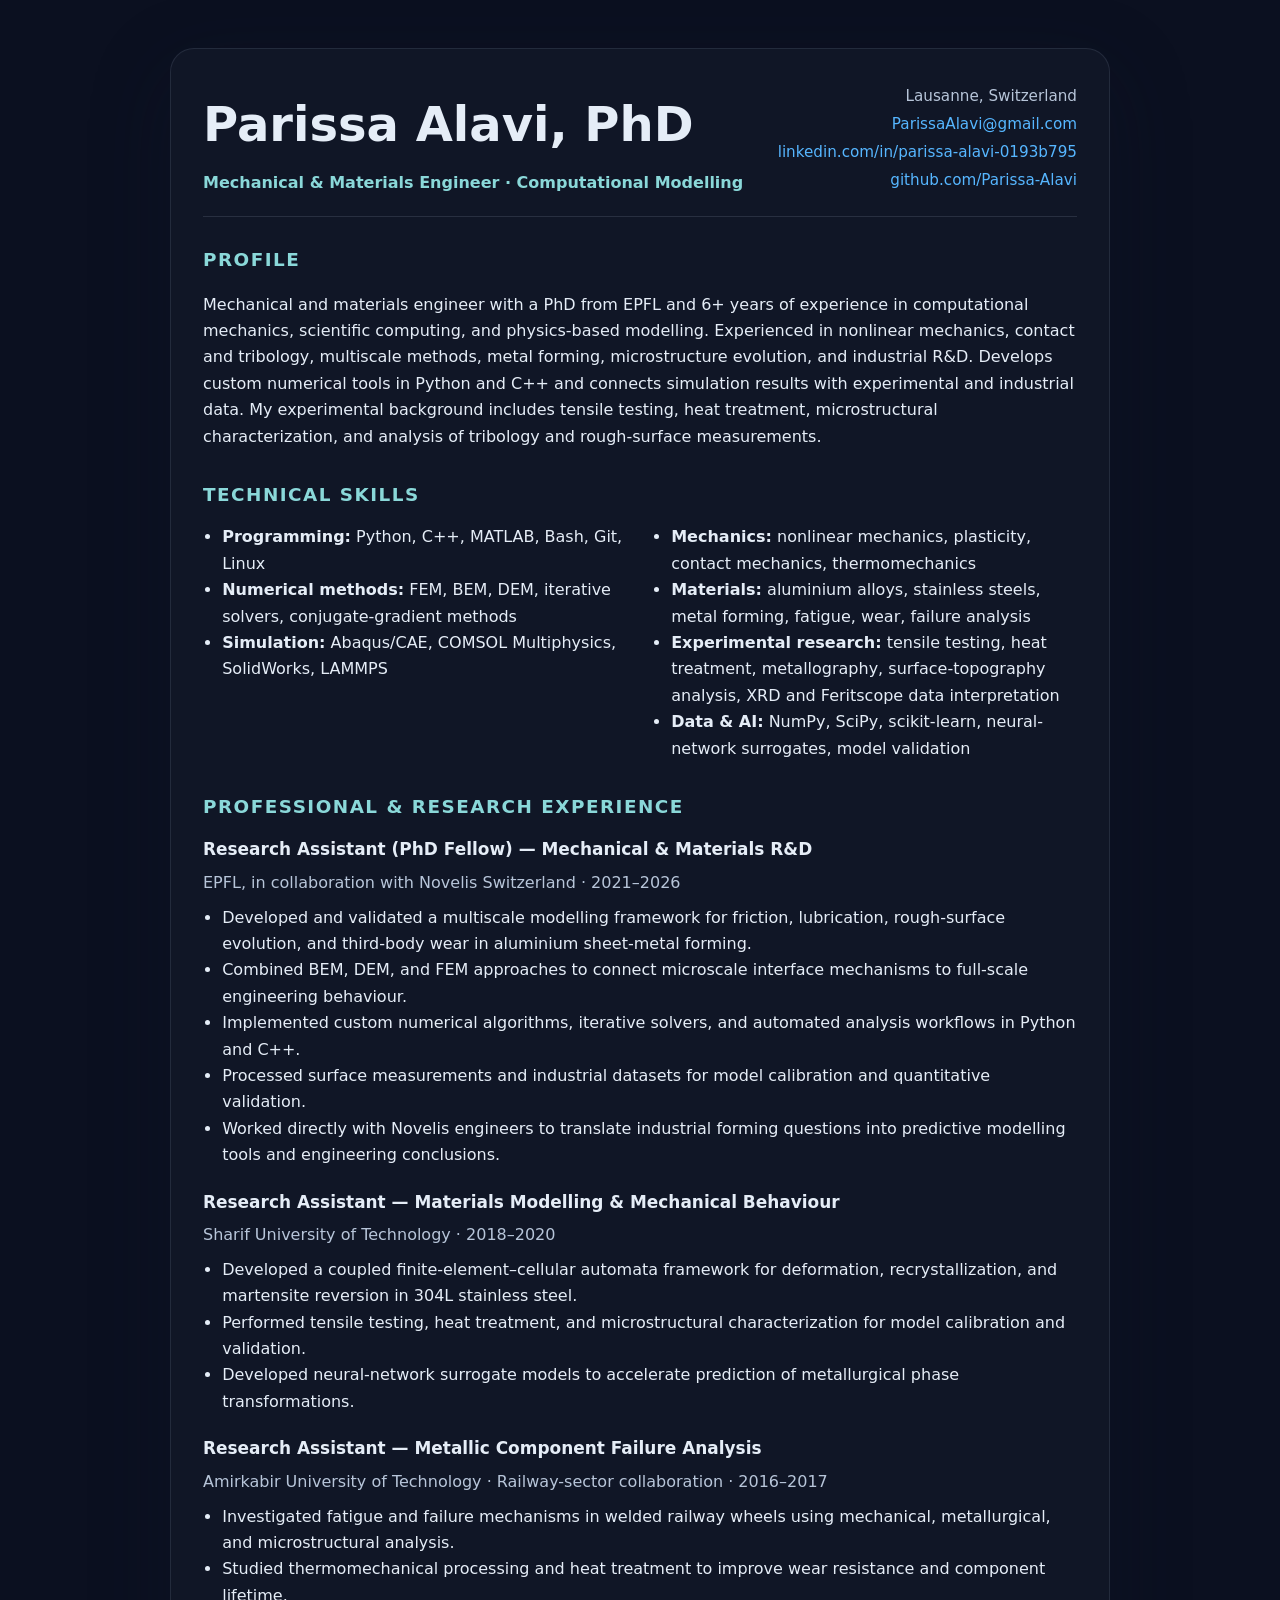
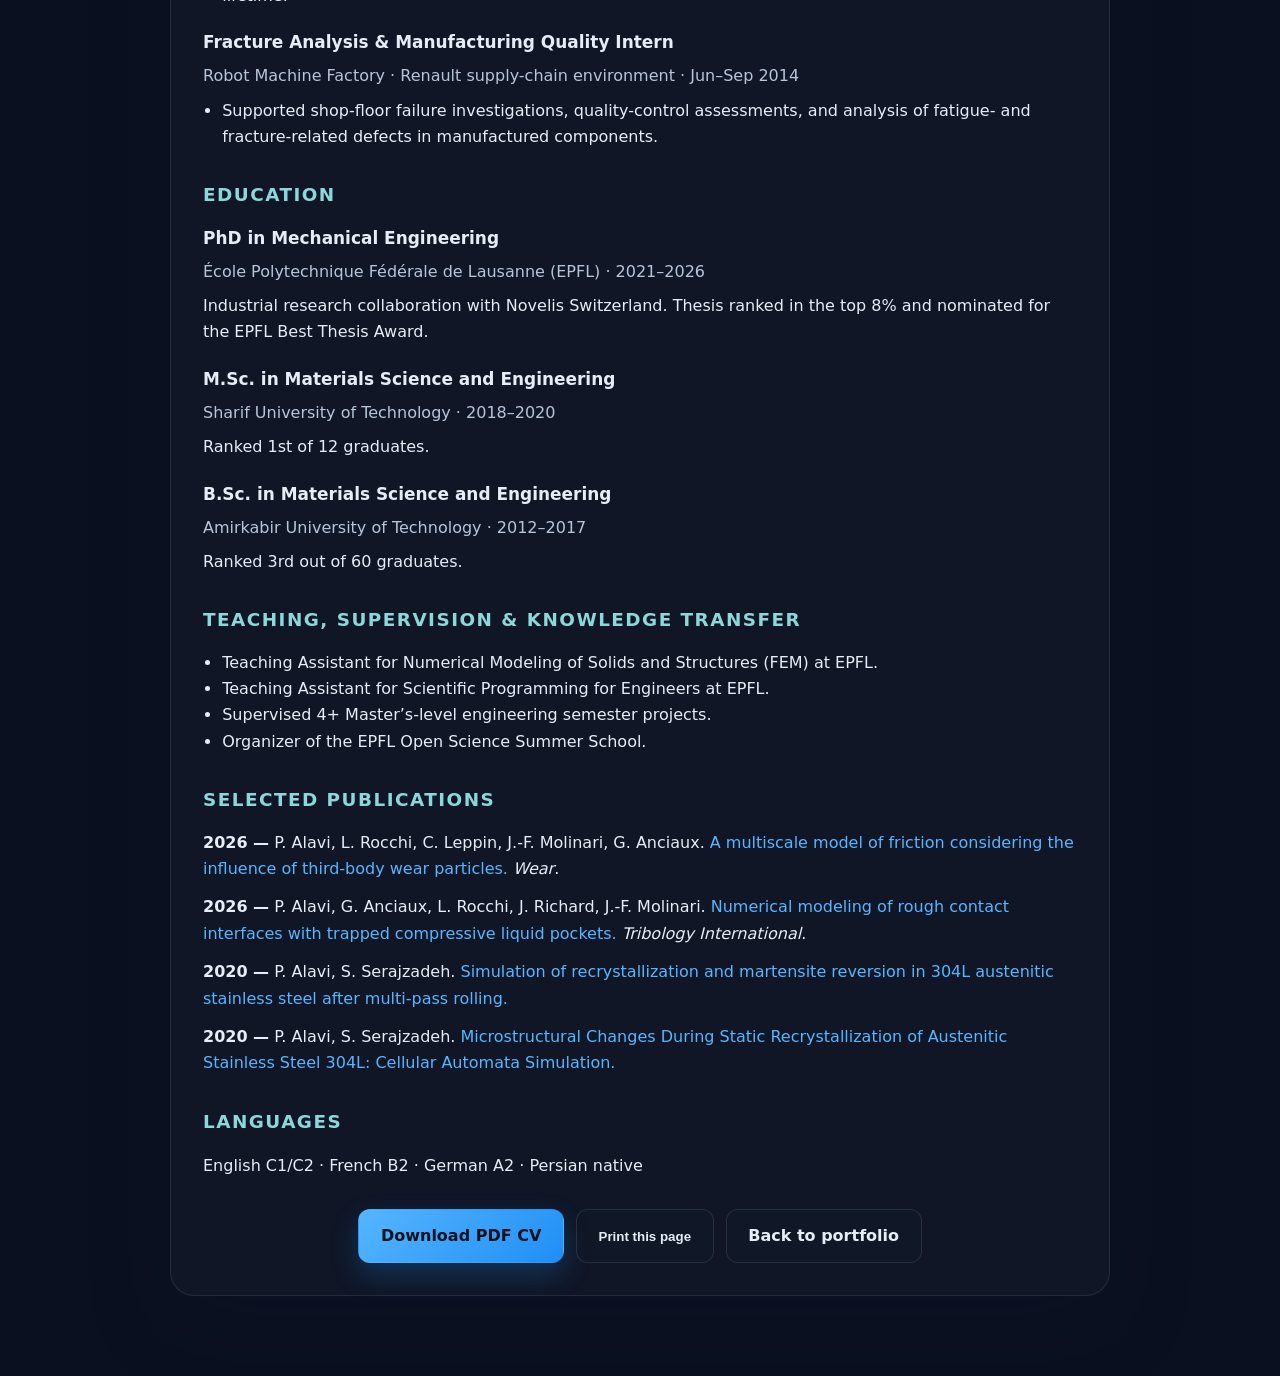
==== commit 4186719e: "add experiments" ====
--- a/cv.html
+++ b/cv.html
@@ -189,9 +189,9 @@
           </div>
           <div class="cv-meta">
             <p>Lausanne, Switzerland</p>
-            <p><a href="mailto:ParissaAlavi@gmail.com">ParissaAlavi@gmail.com</a></p>
+            <p><a href="https://mail.google.com/mail/?view=cm&fs=1&to=ParissaAlavi@gmail.com" target="_blank" rel="noopener noreferrer">ParissaAlavi@gmail.com</a></p>
             <p><a href="https://www.linkedin.com/in/parissa-alavi-0193b795/">linkedin.com/in/parissa-alavi-0193b795</a></p>
-            <p><a href="https://github.com/Parissa-Alavi">github.com/Parissa-Alavi</a></p>
+            <p><a href="https://gitlab.com/parissa_al/tamaas">github.com/Parissa-Alavi</a></p>
           </div>
         </header>
 
@@ -202,7 +202,7 @@
             computational mechanics, scientific computing, and physics-based modelling. Experienced in
             nonlinear mechanics, contact and tribology, multiscale methods, metal forming, microstructure
             evolution, and industrial R&D. Develops custom numerical tools in Python and C++ and connects
-            simulation results with experimental and industrial data.
+            simulation results with experimental and industrial data. My experimental background includes tensile testing, heat treatment, microstructural characterization, and analysis of tribology and rough-surface measurements.
           </p>
         </section>
 
@@ -217,6 +217,7 @@
             <ul>
               <li><strong>Mechanics:</strong> nonlinear mechanics, plasticity, contact mechanics, thermomechanics</li>
               <li><strong>Materials:</strong> aluminium alloys, stainless steels, metal forming, fatigue, wear, failure analysis</li>
+              <li><strong>Experimental research:</strong> tensile testing, heat treatment, metallography, surface-topography analysis, XRD and Feritscope data interpretation</li>
               <li><strong>Data & AI:</strong> NumPy, SciPy, scikit-learn, neural-network surrogates, model validation</li>
             </ul>
           </div>
--- a/styles.css
+++ b/styles.css
@@ -623,6 +623,16 @@
   margin-top: 0.8rem;
 }
 
+/* Experimental work: intentionally distinct from software project cards */
+.experimental-section { background: rgba(8, 14, 25, 0.32); }
+.experimental-grid { display: grid; grid-template-columns: repeat(2, minmax(0, 1fr)); gap: 1.5rem; }
+.experimental-card { padding: 1.7rem; border-radius: var(--radius); border: 1px solid var(--card-border); background: var(--card); box-shadow: var(--shadow); }
+.experimental-card h3 { font-size: 1.35rem; line-height: 1.28; margin: 0 0 0.75rem; }
+.experimental-card p, .experimental-card li { color: var(--muted); }
+.experimental-card ul { margin: 1rem 0; padding-left: 1.2rem; }
+.experimental-note { font-size: 0.87rem; font-style: italic; margin: 0.8rem 0 1.1rem; }
+@media (max-width: 800px) { .experimental-grid { grid-template-columns: 1fr; } }
+
 .experience-grid {
   display: grid;
   grid-template-columns: minmax(0, 1.25fr) minmax(300px, 0.75fr);
@@ -956,3 +966,31 @@
     transition-duration: 0.001ms !important;
   }
 }
+
+
+
+.contact-email-text {
+  margin: 1rem 0 0;
+  color: var(--muted);
+  font-size: 0.92rem;
+}
+
+.contact-email-text a {
+  border-bottom: 1px solid rgba(183, 197, 217, 0.35);
+}
+
+.contact-email-text a:hover {
+  color: var(--text);
+  border-color: var(--text);
+}
+
+/* Published user-authored experimental figures */
+.experimental-figures {display:grid;grid-template-columns:repeat(2,minmax(0,1fr));gap:1rem;margin:1.2rem 0;}
+.experimental-figures figure {margin:0;background:#fff;border-radius:12px;overflow:hidden;}
+.experimental-figures figure:last-child {grid-column:1/-1;}
+.experimental-figures img {width:100%;height:190px;object-fit:contain;display:block;padding:8px;}
+.experimental-figures figure:last-child img {height:220px;}
+.experimental-figures figcaption {font-size:.8rem;color:#273849;padding:8px 12px 12px;line-height:1.35;}
+.experimental-source {font-size:.77rem;color:var(--muted);line-height:1.5;}
+.experimental-source a {color:var(--primary);text-decoration:underline;}
+@media (max-width:680px) {.experimental-figures{grid-template-columns:1fr}.experimental-figures figure:last-child{grid-column:auto}}
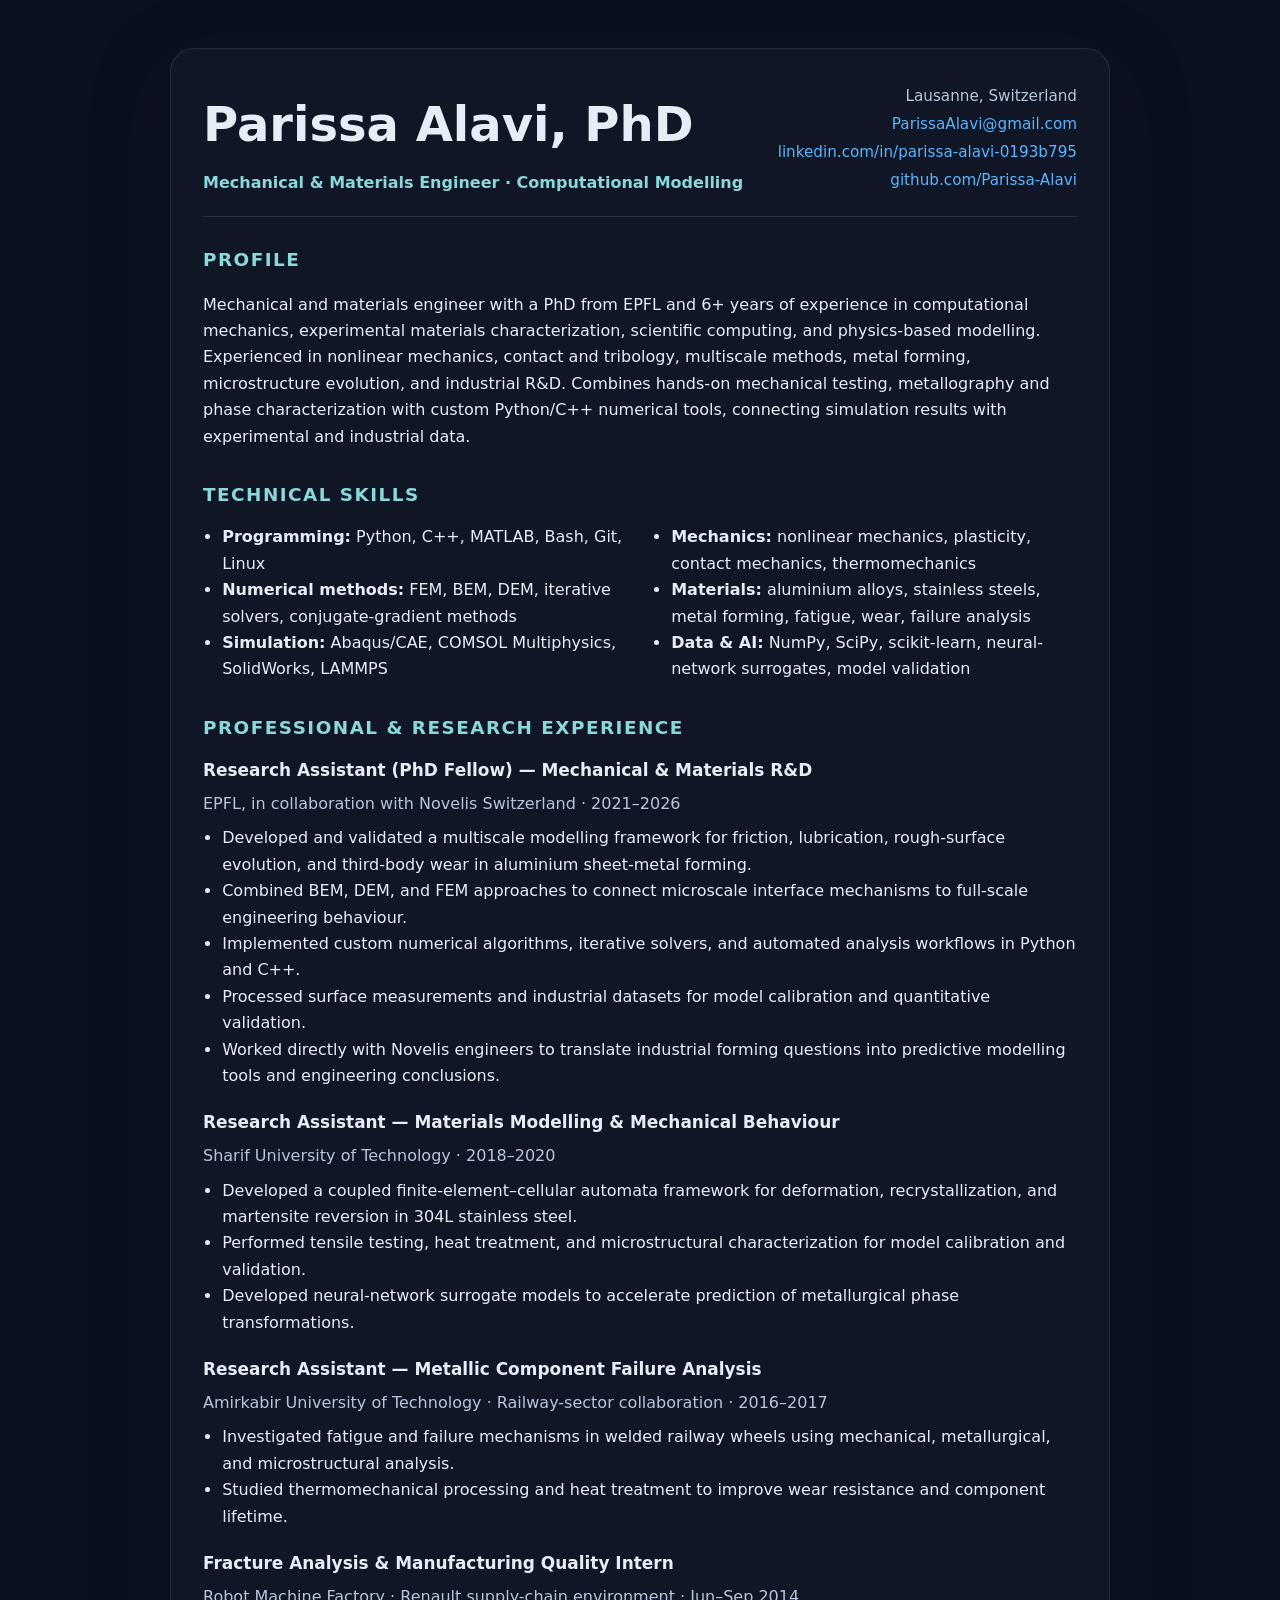
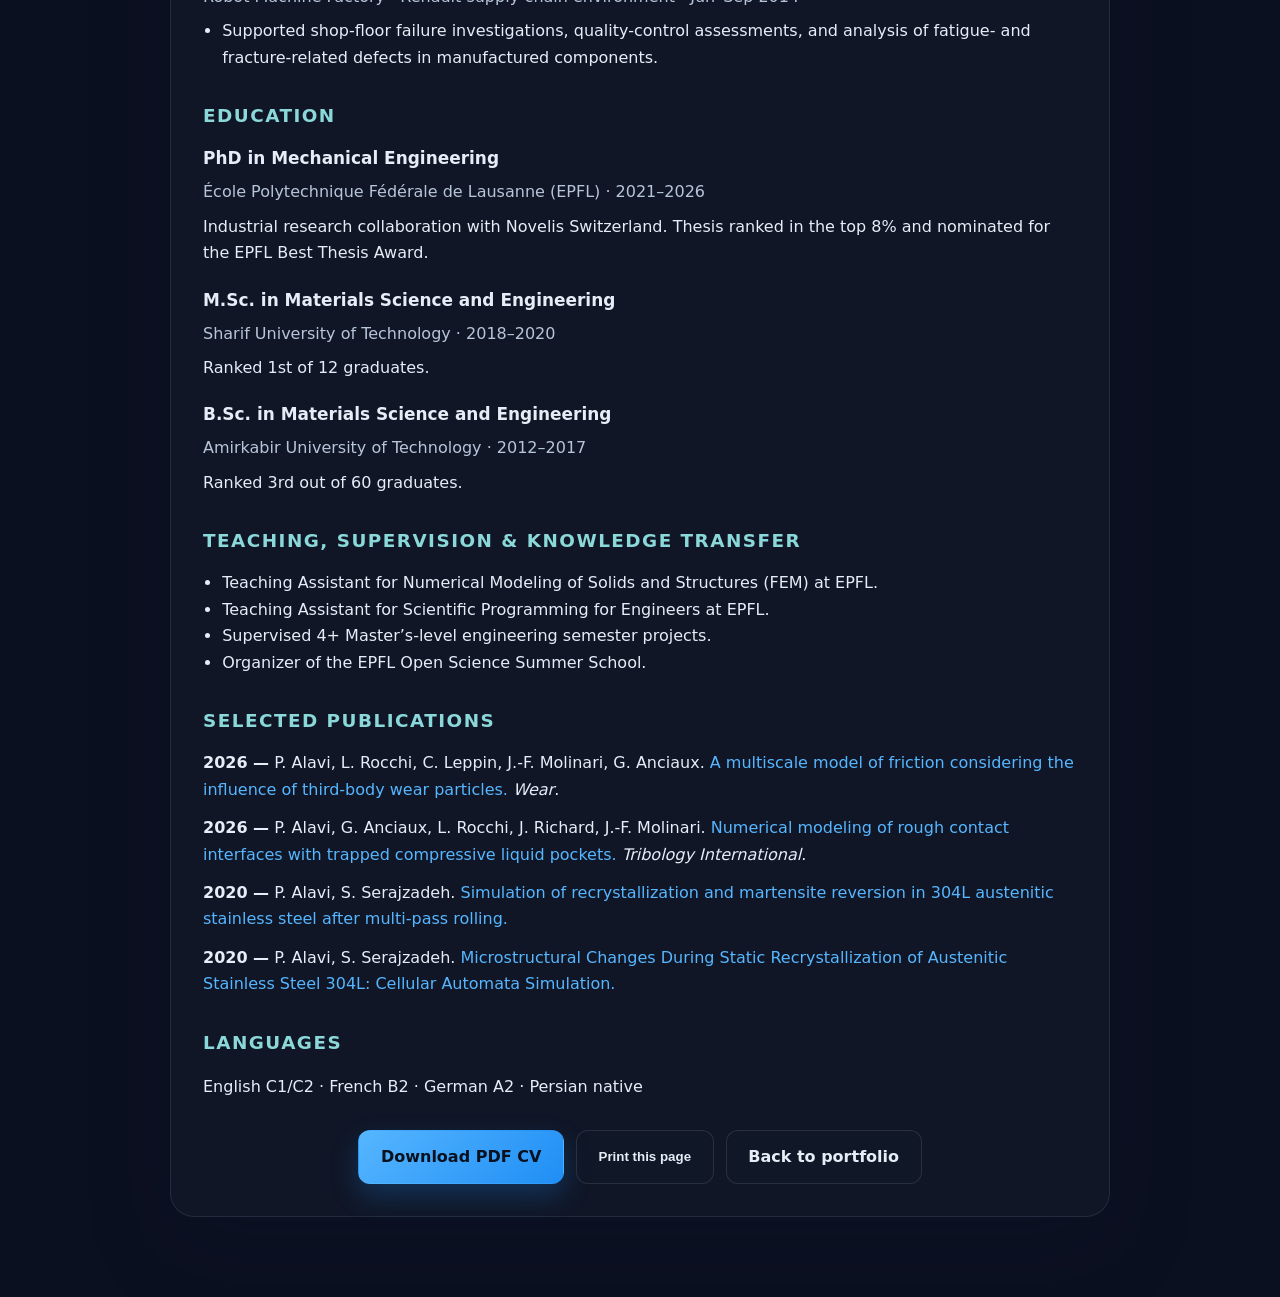
==== commit 883cad33: "add experiments" ====
--- a/cv.html
+++ b/cv.html
@@ -199,10 +199,9 @@
           <h2>Profile</h2>
           <p>
             Mechanical and materials engineer with a PhD from EPFL and 6+ years of experience in
-            computational mechanics, scientific computing, and physics-based modelling. Experienced in
+            computational mechanics, experimental materials characterization, scientific computing, and physics-based modelling. Experienced in
             nonlinear mechanics, contact and tribology, multiscale methods, metal forming, microstructure
-            evolution, and industrial R&D. Develops custom numerical tools in Python and C++ and connects
-            simulation results with experimental and industrial data. My experimental background includes tensile testing, heat treatment, microstructural characterization, and analysis of tribology and rough-surface measurements.
+            evolution, and industrial R&D. Combines hands-on mechanical testing, metallography and phase characterization with custom Python/C++ numerical tools, connecting simulation results with experimental and industrial data.
           </p>
         </section>
 
@@ -217,7 +216,6 @@
             <ul>
               <li><strong>Mechanics:</strong> nonlinear mechanics, plasticity, contact mechanics, thermomechanics</li>
               <li><strong>Materials:</strong> aluminium alloys, stainless steels, metal forming, fatigue, wear, failure analysis</li>
-              <li><strong>Experimental research:</strong> tensile testing, heat treatment, metallography, surface-topography analysis, XRD and Feritscope data interpretation</li>
               <li><strong>Data & AI:</strong> NumPy, SciPy, scikit-learn, neural-network surrogates, model validation</li>
             </ul>
           </div>
--- a/styles.css
+++ b/styles.css
@@ -623,16 +623,6 @@
   margin-top: 0.8rem;
 }
 
-/* Experimental work: intentionally distinct from software project cards */
-.experimental-section { background: rgba(8, 14, 25, 0.32); }
-.experimental-grid { display: grid; grid-template-columns: repeat(2, minmax(0, 1fr)); gap: 1.5rem; }
-.experimental-card { padding: 1.7rem; border-radius: var(--radius); border: 1px solid var(--card-border); background: var(--card); box-shadow: var(--shadow); }
-.experimental-card h3 { font-size: 1.35rem; line-height: 1.28; margin: 0 0 0.75rem; }
-.experimental-card p, .experimental-card li { color: var(--muted); }
-.experimental-card ul { margin: 1rem 0; padding-left: 1.2rem; }
-.experimental-note { font-size: 0.87rem; font-style: italic; margin: 0.8rem 0 1.1rem; }
-@media (max-width: 800px) { .experimental-grid { grid-template-columns: 1fr; } }
-
 .experience-grid {
   display: grid;
   grid-template-columns: minmax(0, 1.25fr) minmax(300px, 0.75fr);
@@ -984,13 +974,11 @@
   border-color: var(--text);
 }
 
-/* Published user-authored experimental figures */
-.experimental-figures {display:grid;grid-template-columns:repeat(2,minmax(0,1fr));gap:1rem;margin:1.2rem 0;}
-.experimental-figures figure {margin:0;background:#fff;border-radius:12px;overflow:hidden;}
-.experimental-figures figure:last-child {grid-column:1/-1;}
-.experimental-figures img {width:100%;height:190px;object-fit:contain;display:block;padding:8px;}
-.experimental-figures figure:last-child img {height:220px;}
-.experimental-figures figcaption {font-size:.8rem;color:#273849;padding:8px 12px 12px;line-height:1.35;}
-.experimental-source {font-size:.77rem;color:var(--muted);line-height:1.5;}
-.experimental-source a {color:var(--primary);text-decoration:underline;}
-@media (max-width:680px) {.experimental-figures{grid-template-columns:1fr}.experimental-figures figure:last-child{grid-column:auto}}
+/* New experimental section; original style rules are preserved. */
+.experimental-showcase .project-figure {background:#fff;}
+.experimental-showcase .project-figure img {object-fit:contain;padding:10px;}
+.experimental-caption {font-size:.79rem;color:var(--muted);margin-top:1rem;}
+.experimental-bridge {margin-top:1.5rem;padding:1.5rem;background:var(--card);border:1px solid var(--card-border);border-radius:var(--radius);}
+.experimental-bridge h3 {margin:0 0 .6rem;}
+.experimental-bridge p {color:var(--muted);margin:0 0 .8rem;}
+.experimental-source {font-size:.78rem;color:var(--subtle);margin-top:1.4rem;}
